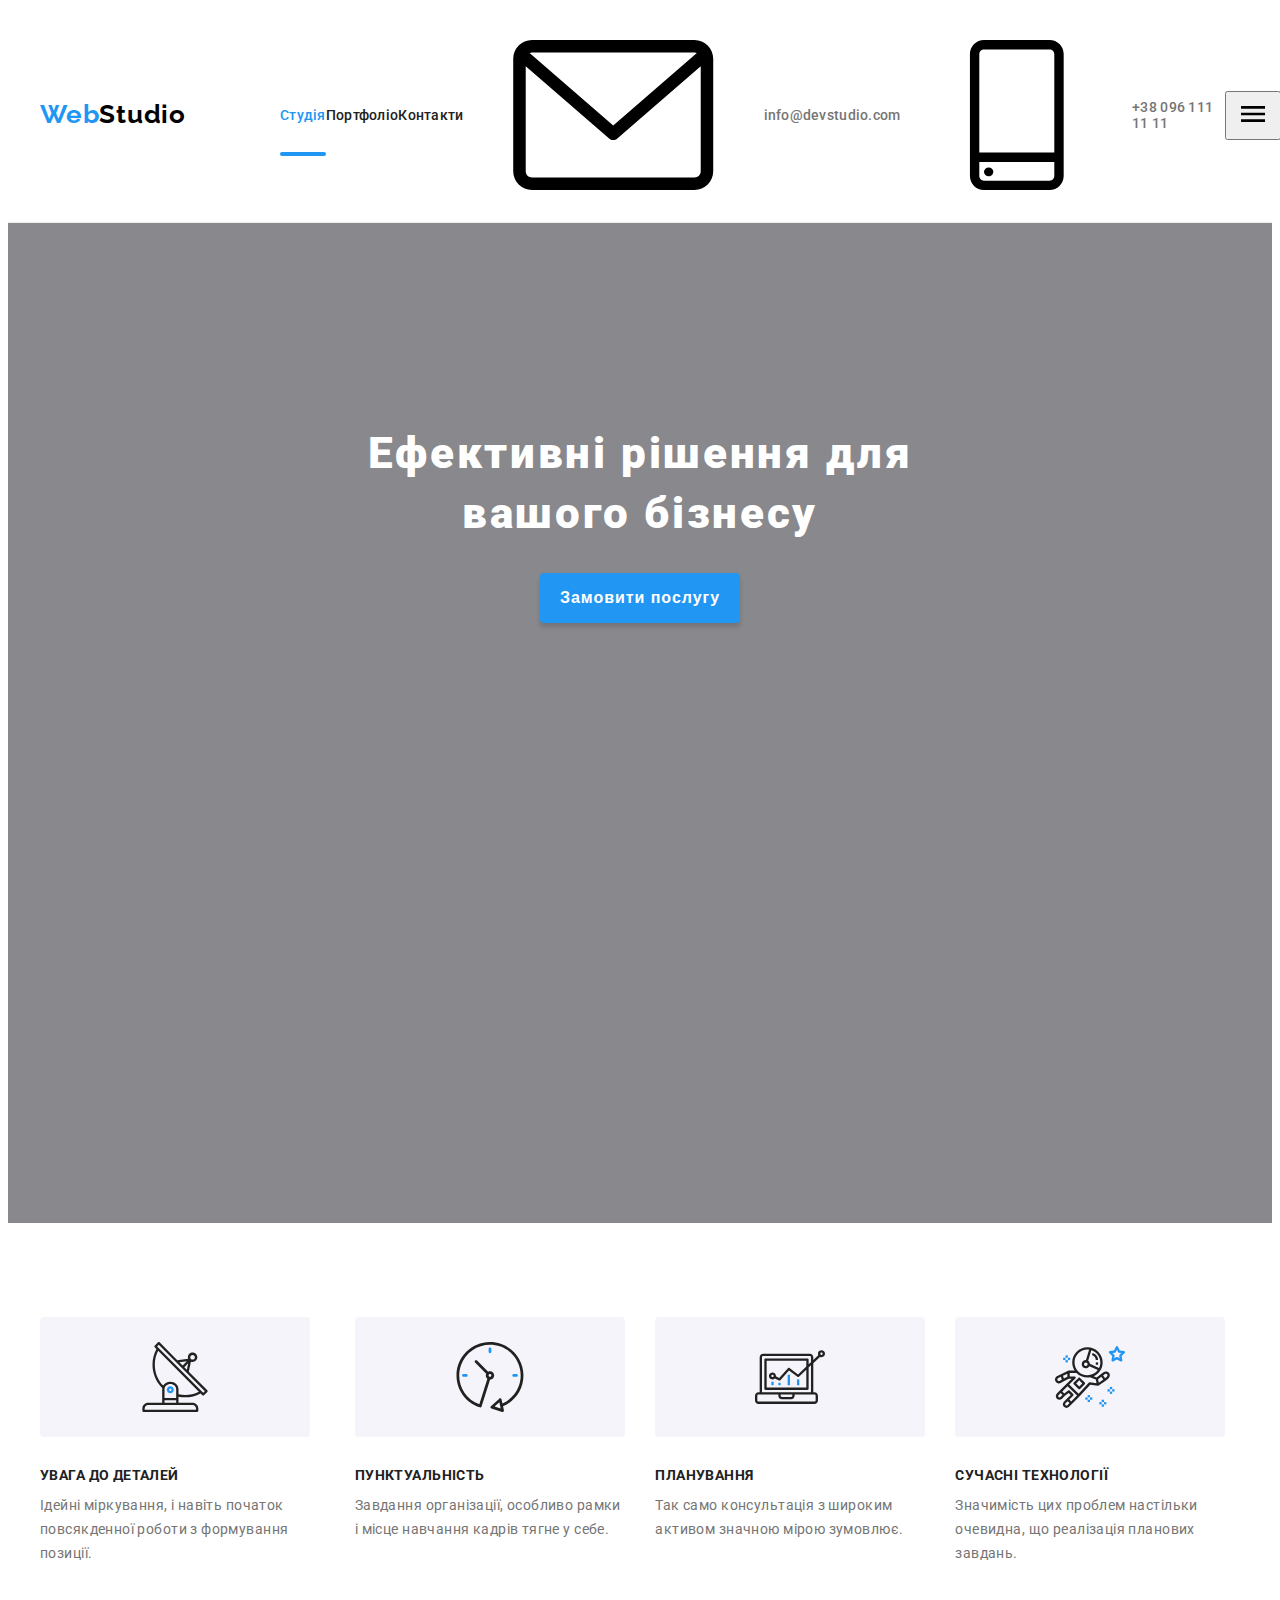
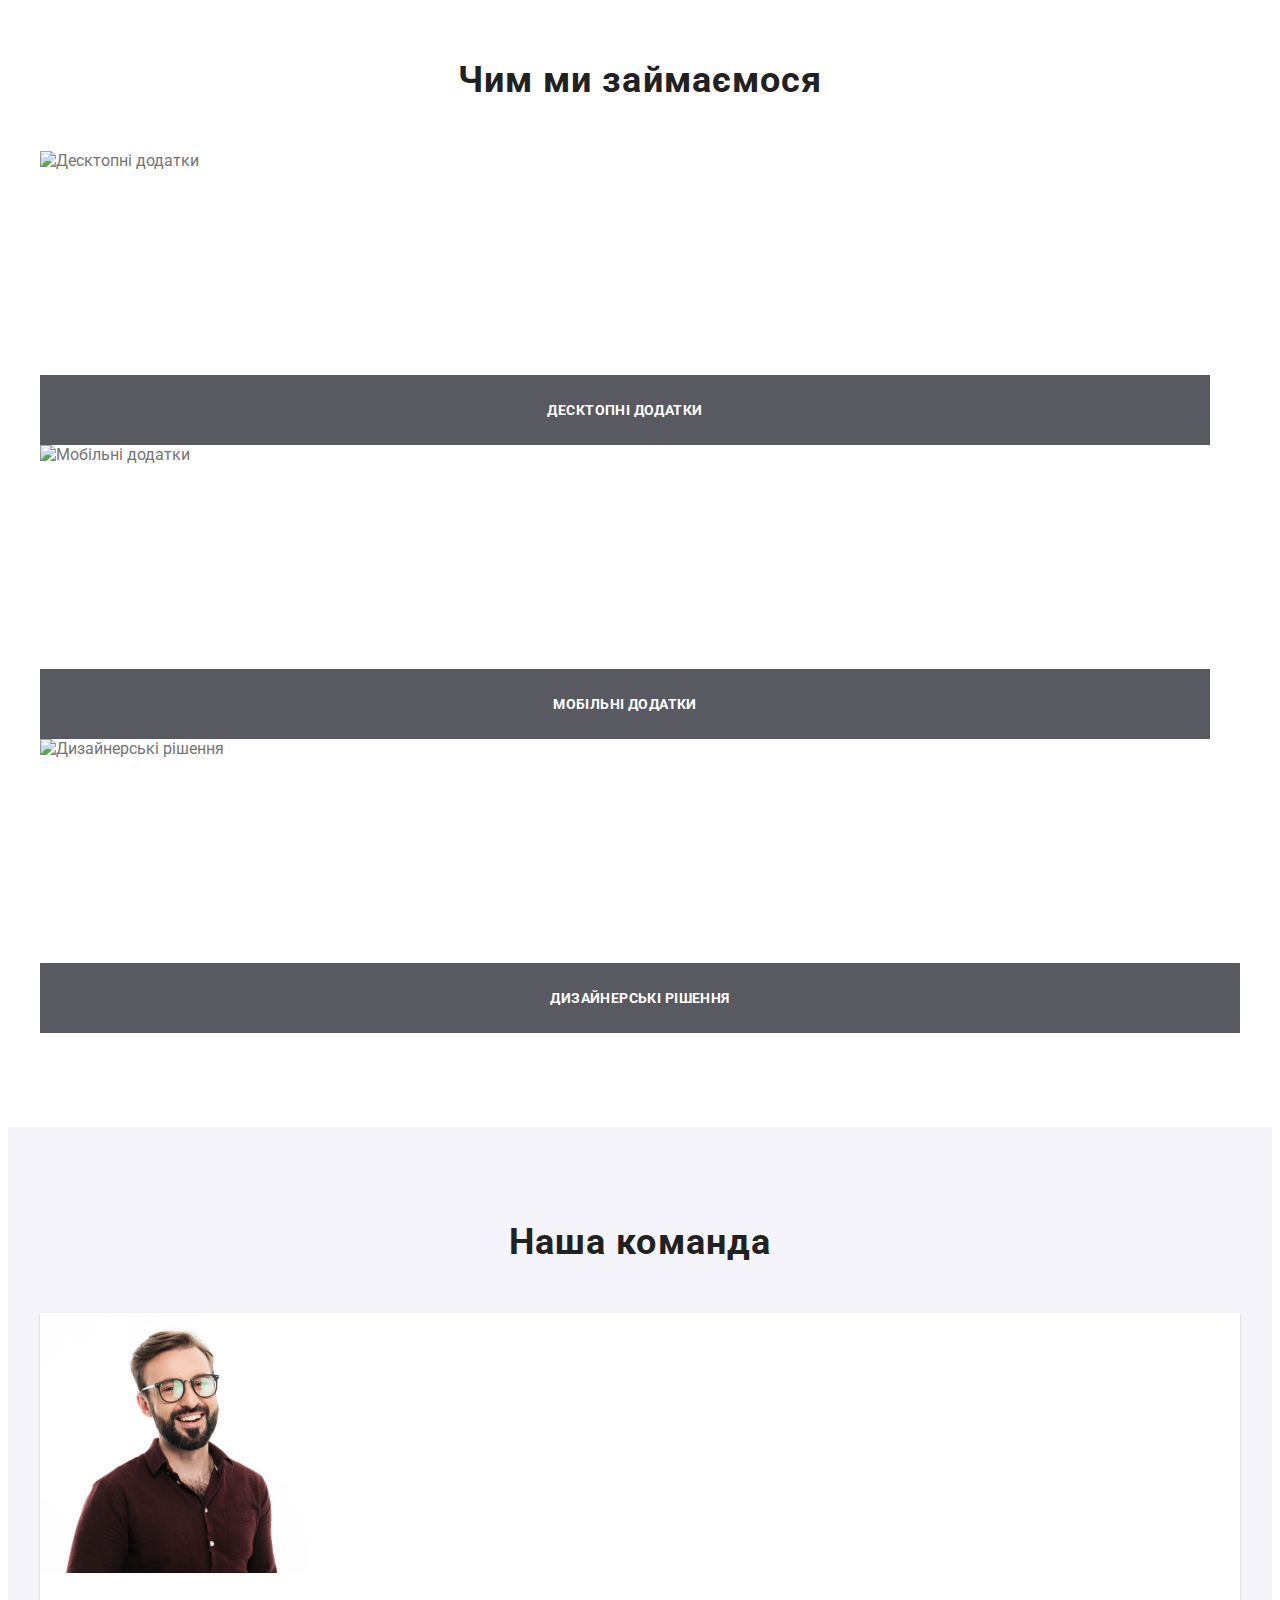
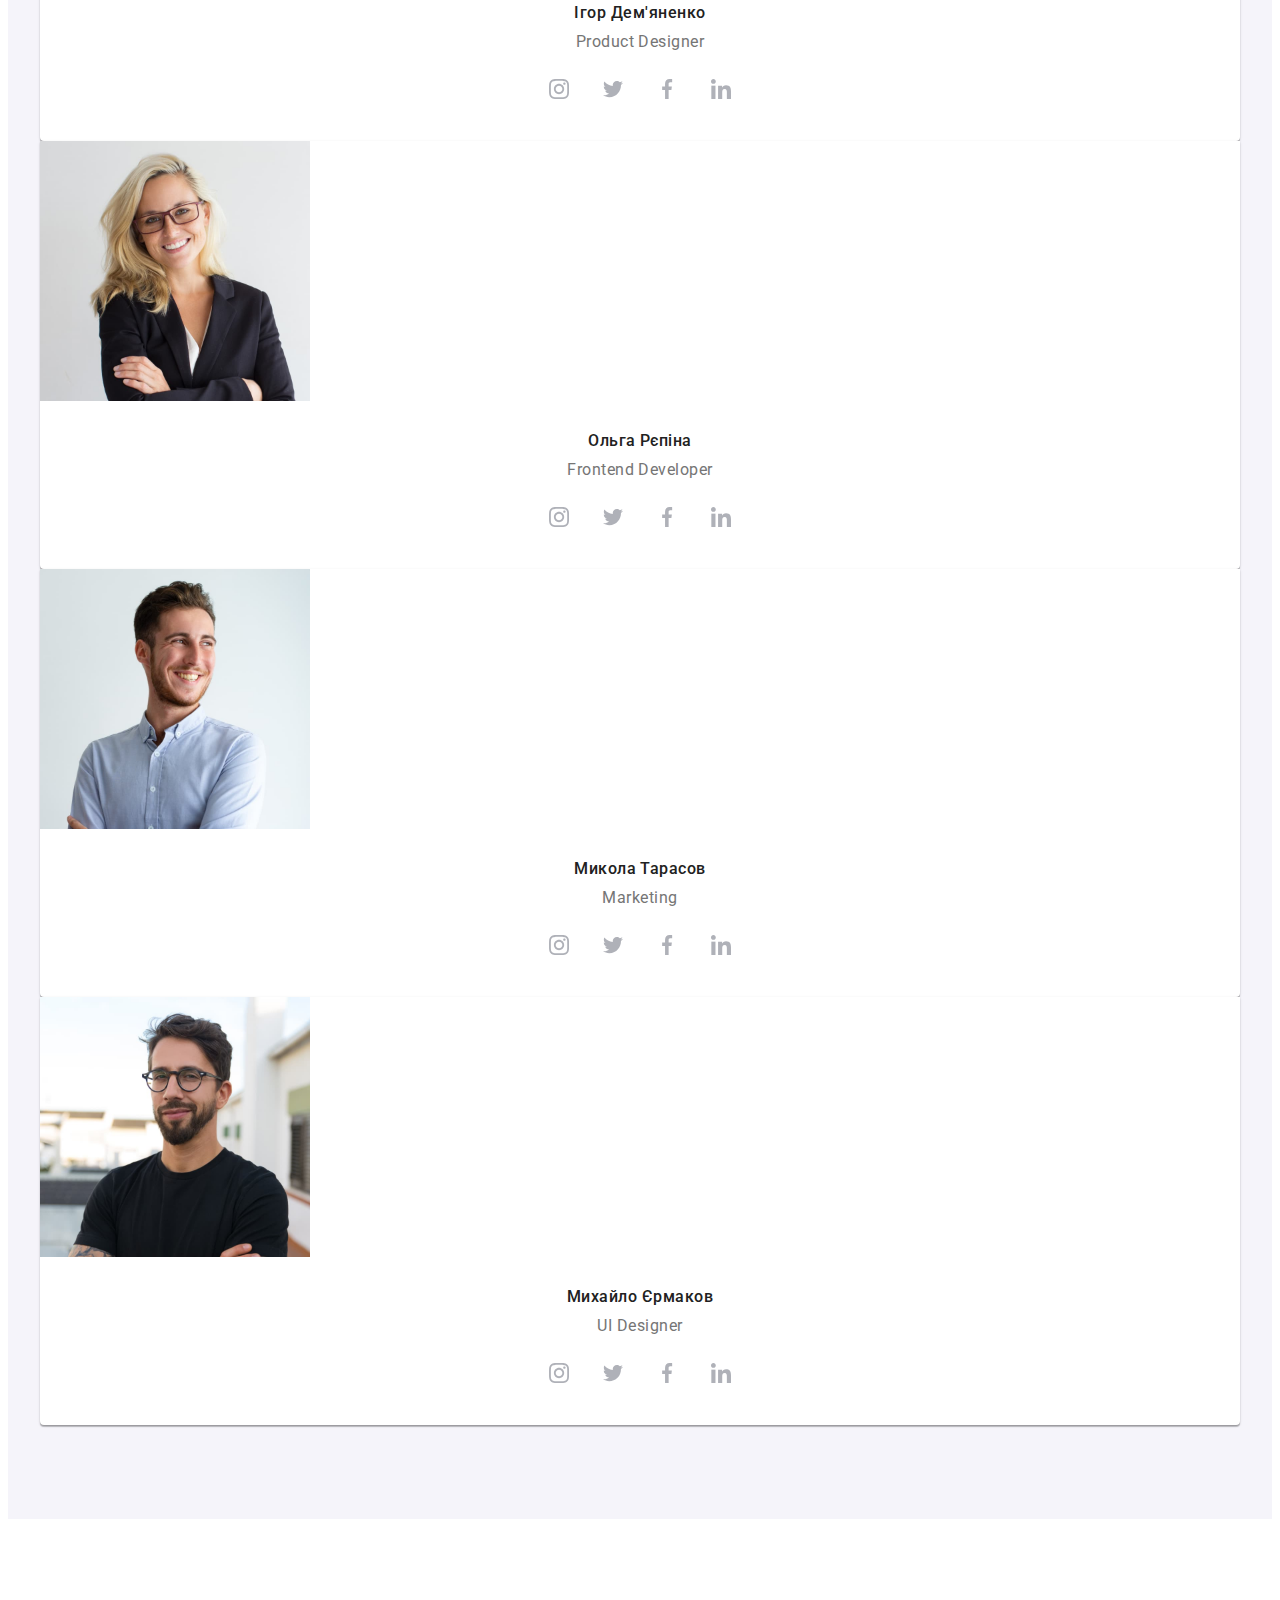
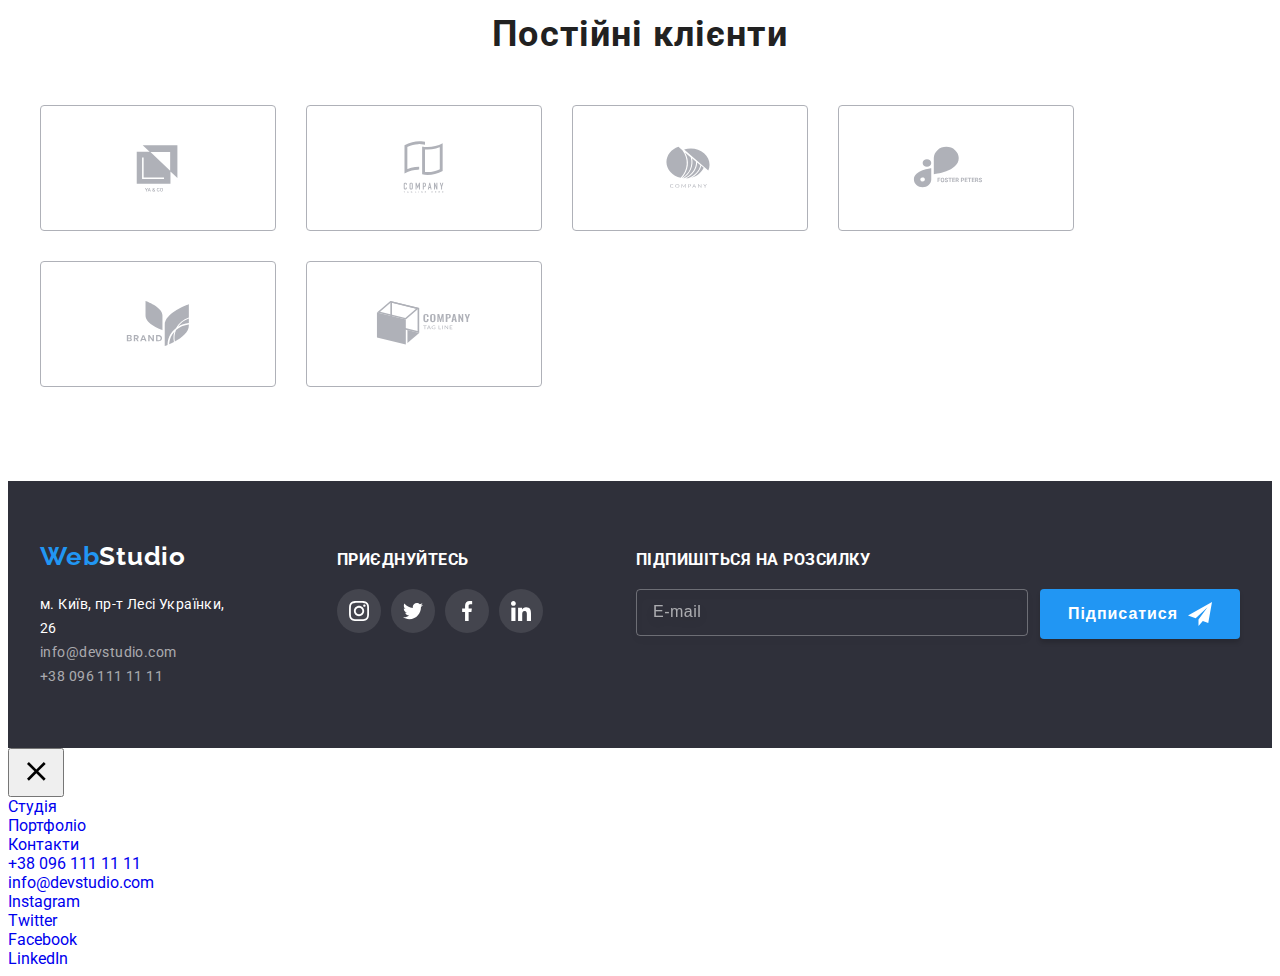
==== index.html @ eff4179f "розмітка" ====
<!DOCTYPE html>
<html lang="uk">

<head>
  <meta charset="UTF-8" />
  <meta http-equiv="X-UA-Compatible" content="IE=edge" />
  <meta name="viewport" content="width=device-width, initial-scale=1.0" />
  <title>Веб студія</title>
  <link rel="preconnect" href="https://fonts.googleapis.com" />
  <link rel="preconnect" href="https://fonts.gstatic.com" crossorigin />
  <link href="https://fonts.googleapis.com/css2?family=Raleway:wght@700&family=Roboto:wght@400;500;700;900&display=swap"
    rel="stylesheet" />
  <link rel="stylesheet" href="https://cdnjs.cloudflare.com/ajax/libs/modern-normalize/1.1.0/modern-normalize.min.css"
    integrity="sha512-wpPYUAdjBVSE4KJnH1VR1HeZfpl1ub8YT/NKx4PuQ5NmX2tKuGu6U/JRp5y+Y8XG2tV+wKQpNHVUX03MfMFn9Q=="
    crossorigin="anonymous" referrerpolicy="no-referrer" />
  <link rel="stylesheet" href="./css/main.min.css" />
</head>

<body>
  <!-- Шапка сторінки -->
  <header class="header">
    <div class="container header__container">
      <nav class="nav">
        <a class="logo header__logo" lang="en" href="./index.html">Web<span
            class="logo__right-part logo__right-part--dark">Studio</span>
        </a>
        <ul class="nav__list">
          <li>
            <a class="nav__link nav__link--current" href="./index.html">Студія</a>
          </li>
          <li>
            <a class="nav__link" href="./portfolio.html">Портфоліо</a>
          </li>
          <li>
            <a class="nav__link" href="#">Контакти</a>
          </li>
        </ul>
      </nav>
      <ul class="contacts contacts__list">
        <li>
          <a class="contacts__link" lang="en" href="mailto:info@devstudio.com">
            <svg class="contacts__icon-envelope">
              <use class="contacts__icon-link" href="./images/icons/sprite.svg#icon-envelope"></use>
            </svg>
            info@devstudio.com
          </a>
        </li>
        <li>
          <a class="contacts__link" href="tel:+380961111111">
            <svg class="contacts__icon-smartphone">
              <use class="contacts__icon-link" href="./images/icons/sprite.svg#icon-smartphone"></use>
            </svg>
            +38 096 111 11 11
          </a>
        </li>
      </ul>
      <button class="header__menu-btn js-open-menu" type="button">
        <svg class="header__icon" width="40" height="40">
          <use href="./images/icons/sprite.svg#icon-menu"></use>
        </svg>
      </button>
    </div>
  </header>
  <!-- Унікальний контент сторінки -->
  <main>
    <!-- Герой -->
    <section class="hero hero-section">
      <div class="container">
        <h1 class="hero__title">Ефективні рішення для вашого бізнесу</h1>
        <button class="btn" type="button" data-modal-open>Замовити послугу</button>
      </div>
    </section>
    <!-- Особливості -->
    <section class="section">
      <div class="container">
        <h2 class="visually-hidden">Особливості</h2>
        <ul class="features features__list">
          <li class="features__item">
            <div class="features__icon">
              <svg width="70" height="70">
                <use href="./images/icons/sprite.svg#icon-antenna"></use>
              </svg>
            </div>
            <h3 class="features__title">УВАГА ДО ДЕТАЛЕЙ</h3>
            <p class="features__descr">
              Ідейні міркування, і навіть початок повсякденної роботи з формування позиції.
            </p>
          </li>
          <li class="features__item">
            <div class="features__icon">
              <svg width="70" height="70">
                <use href="./images/icons/sprite.svg#icon-clock"></use>
              </svg>
            </div>
            <h3 class="features__title">ПУНКТУАЛЬНІСТЬ</h3>
            <p class="features__descr">
              Завдання організації, особливо рамки і місце навчання кадрів тягне у себе.
            </p>
          </li>
          <li class="features__item">
            <div class="features__icon">
              <svg width="70" height="70">
                <use href="./images/icons/sprite.svg#icon-diagram"></use>
              </svg>
            </div>
            <h3 class="features__title">ПЛАНУВАННЯ</h3>
            <p class="features__descr">
              Так само консультація з широким активом значною мірою зумовлює.
            </p>
          </li>
          <li class="features__item">
            <div class="features__icon">
              <svg width="70" height="70">
                <use href="./images/icons/sprite.svg#icon-astronaut"></use>
              </svg>
            </div>
            <h3 class="features__title">СУЧАСНІ ТЕХНОЛОГІЇ</h3>
            <p class="features__descr">
              Значимість цих проблем настільки очевидна, що реалізація планових завдань.
            </p>
          </li>
        </ul>
      </div>
    </section>
    <!-- Чим ми займаємося -->
    <section class="work works__section section">
      <div class="container">
        <h2 class="section-title">Чим ми займаємося</h2>
        <ul class="works__list">
          <li class="works__item">
            <div class="works__example">
              <img src="./images/box.jpg" alt="Десктопні додатки" width="370" height="294" />
              <h3 class="works__title">Десктопні додатки</h3>
            </div>
          </li>
          <li class="works__item">
            <div class="works__example">
              <img src="./images/box1.jpg" alt="Мобільні додатки" width="370" height="294" />
              <h3 class="works__title">Мобільні додатки</h3>
            </div>
          </li>
          <li class="works__item">
            <div class="works__example">
              <img src="./images/box2.jpg" alt="Дизайнерські рішення" width="370" height="294" />
              <h3 class="works__title">Дизайнерські рішення</h3>
            </div>
          </li>
        </ul>
      </div>
    </section>
    <!-- Наша команда -->
    <section class="team__section section">
      <div class="container">
        <h2 class="section-title">Наша команда</h2>
        <ul class="team__list">
          <li class="team__item">
            <img src="images/teamcard1.jpg" alt="Хлопець шатен в окулярах який посміхається" width="270" height="260" />

            <!-- <img srcset="photo-300.jpg 300w, photo-600.jpg 600w, photo-1200.jpg 1200w"
              sizes="(min-width: 900px) 600px, (min-width: 600px) 300px, 100vw" src="photo-300.jpg"
              alt="Хлопець шатен в окулярах який посміхається" /> -->

            <div class="team__content">
              <h3 class="team__name">Ігор Дем'яненко</h3>
              <p class="team__position" lang="en">Product Designer</p>
              <ul class="socials socials__list">
                <li>
                  <a class="socials__link socials__link--light" href="#">
                    <svg class="socials__icon" width="20" height="20">
                      <use href="./images/icons/sprite.svg#icon-instagram"></use>
                    </svg>
                  </a>
                </li>
                <li>
                  <a class="socials__link socials__link--light" href="#">
                    <svg class="socials__icon" width="20" height="20">
                      <use href="./images/icons/sprite.svg#icon-twitter"></use>
                    </svg>
                  </a>
                </li>
                <li>
                  <a class="socials__link socials__link--light" href="#">
                    <svg class="socials__icon" width="20" height="20">
                      <use href="./images/icons/sprite.svg#icon-facebook"></use>
                    </svg>
                  </a>
                </li>
                <li>
                  <a class="socials__link socials__link--light" href="#">
                    <svg class="socials__icon" width="20" height="20">
                      <use href="./images/icons/sprite.svg#icon-linkedin"></use>
                    </svg>
                  </a>
                </li>
              </ul>
            </div>
          </li>
          <li class="team__item">
            <img src="./images/teamcard2.jpg" alt="Дівчина блондинка в окулярах яка посміхається" width="270"
              height="260" />

            <!-- <img srcset="photo-300.jpg 300w, photo-600.jpg 600w, photo-1200.jpg 1200w"
              sizes="(min-width: 900px) 600px, (min-width: 600px) 300px, 100vw" src="photo-300.jpg"
              alt="Опис зображення для всіх версій" /> -->


            <div class="team__content">
              <h3 class="team__name">Ольга Рєпіна</h3>
              <p class="team__position" lang="en">Frontend Developer</p>
              <ul class="socials socials__list">
                <li>
                  <a class="socials__link socials__link--light" href="#">
                    <svg class="socials__icon" width="20" height="20">
                      <use href="./images/icons/sprite.svg#icon-instagram"></use>
                    </svg>
                  </a>
                </li>
                <li>
                  <a class="socials__link socials__link--light" href="#">
                    <svg class="socials__icon" width="20" height="20">
                      <use href="./images/icons/sprite.svg#icon-twitter"></use>
                    </svg>
                  </a>
                </li>
                <li>
                  <a class="socials__link socials__link--light" href="#">
                    <svg class="socials__icon" width="20" height="20">
                      <use href="./images/icons/sprite.svg#icon-facebook"></use>
                    </svg>
                  </a>
                </li>
                <li>
                  <a class="socials__link socials__link--light" href="#">
                    <svg class="socials__icon" width="20" height="20">
                      <use href="./images/icons/sprite.svg#icon-linkedin"></use>
                    </svg>
                  </a>
                </li>
              </ul>
            </div>
          </li>
          <li class="team__item">
            <img src="./images/teamcard3.jpg" alt="Рудий хлопець який посміхається" width="270" height="260" />
            <div class="team__content">
              <h3 class="team__name">Микола Тарасов</h3>
              <p class="team__position" lang="en">Marketing</p>
              <ul class="socials socials__list">
                <li>
                  <a class="socials__link socials__link--light" href="#">
                    <svg class="socials__icon" width="20" height="20">
                      <use href="./images/icons/sprite.svg#icon-instagram"></use>
                    </svg>
                  </a>
                </li>
                <li>
                  <a class="socials__link socials__link--light" href="#">
                    <svg class="socials__icon" width="20" height="20">
                      <use href="./images/icons/sprite.svg#icon-twitter"></use>
                    </svg>
                  </a>
                </li>
                <li>
                  <a class="socials__link socials__link--light" href="#">
                    <svg class="socials__icon" width="20" height="20">
                      <use href="./images/icons/sprite.svg#icon-facebook"></use>
                    </svg>
                  </a>
                </li>
                <li>
                  <a class="socials__link socials__link--light" href="#">
                    <svg class="socials__icon" width="20" height="20">
                      <use href="./images/icons/sprite.svg#icon-linkedin"></use>
                    </svg>
                  </a>
                </li>
              </ul>
            </div>
          </li>
          <li class="team__item">
            <img src="./images/teamcard4.jpg" alt="Хлопець брюнет в окулярах який посміхається" width="270"
              height="260" />
            <div class="team__content">
              <h3 class="team__name">Михайло Єрмаков</h3>
              <p class="team__position" lang="en">UI Designer</p>
              <ul class="socials socials__list">
                <li>
                  <a class="socials__link socials__link--light" href="#">
                    <svg class="socials__icon" width="20" height="20">
                      <use href="./images/icons/sprite.svg#icon-instagram"></use>
                    </svg>
                  </a>
                </li>
                <li>
                  <a class="socials__link socials__link--light" href="#">
                    <svg class="socials__icon" width="20" height="20">
                      <use href="./images/icons/sprite.svg#icon-twitter"></use>
                    </svg>
                  </a>
                </li>
                <li>
                  <a class="socials__link socials__link--light" href="#">
                    <svg class="socials__icon" width="20" height="20">
                      <use href="./images/icons/sprite.svg#icon-facebook"></use>
                    </svg>
                  </a>
                </li>
                <li>
                  <a class="socials__link socials__link--light" href="#">
                    <svg class="socials__icon" width="20" height="20">
                      <use href="./images/icons/sprite.svg#icon-linkedin"></use>
                    </svg>
                  </a>
                </li>
              </ul>
            </div>
          </li>
        </ul>
      </div>
    </section>
    <!-- Постійні клієнти -->
    <section class="section">
      <div class="container">
        <h2 class="section-title">Постійні клієнти</h2>
        <ul class="clients clients__list">
          <li class="clients__item">
            <a class="clients__link" href="#">
              <svg class="clients__icon" width="106" height="60">
                <use href="./images/icons/sprite.svg#icon-Logo"></use>
              </svg>
            </a>
          </li>
          <li class="clients__item">
            <a class="clients__link" href="#">
              <svg class="clients__icon" width="106" height="60">
                <use href="./images/icons/sprite.svg#icon-Logo1"></use>
              </svg>
            </a>
          </li>
          <li class="clients__item">
            <a class="clients__link" href="#">
              <svg class="clients__icon" width="106" height="60">
                <use href="./images/icons/sprite.svg#icon-Logo2"></use>
              </svg>
            </a>
          </li>
          <li class="clients__item">
            <a class="clients__link" href="#">
              <svg class="clients__icon" width="106" height="60">
                <use href="./images/icons/sprite.svg#icon-Logo3"></use>
              </svg>
            </a>
          </li>
          <li class="clients__item">
            <a class="clients__link" href="#">
              <svg class="clients__icon" width="106" height="60">
                <use href="./images/icons/sprite.svg#icon-Logo4"></use>
              </svg>
            </a>
          </li>
          <li class="clients__item">
            <a class="clients__link" href="#">
              <svg class="clients__icon" width="106" height="60">
                <use href="./images/icons/sprite.svg#icon-Logo5"></use>
              </svg>
            </a>
          </li>
        </ul>
      </div>
    </section>
  </main>
  <!-- Підвал -->
  <footer class="footer footer-section">
    <div class="footer__container container">
      <div class="footer__content">
        <a class="logo footer__logo " lang="en" href="./index.html">Web<span
            class=" logo__right-part logo__right-part--light">Studio</span></a>
        <address class="footer__adresss address">
          <ul class="address__list">
            <li>
              <a class="address__link"
                href="https://www.google.com/maps/place/%D0%B1%D1%83%D0%BB.+%D0%9B%D0%B5%D1%81%D0%B8+%D0%A3%D0%BA%D1%80%D0%B0%D0%B8%D0%BD%D0%BA%D0%B8,+26,+%D0%9A%D0%B8%D0%B5%D0%B2,+02000/@50.4265807,30.5383858,17z/data=!3m1!4b1!4m6!3m5!1s0x40d4cf0e033ecbe9:0x57a4dffefec77da0!8m2!3d50.4265807!4d30.5383858!16s%2Fg%2F1tctq5jv"
                target="_blank" rel="noopener no-referrernofollower ">м. Київ, пр-т Лесі Українки, 26
              </a>
            </li class="address__list">
            <li>
              <a class="address__link address__link_transparent" href="mailto:info@devstudio.com">info@devstudio.com</a>
            </li class="address__list">
            <li>
              <a class="address__link address__link_transparent" href="tel:+380961111111">+38 096 111 11 11</a>
            </li>
          </ul>
        </address>
      </div>
      <!-- Приєднуйтесь -->
      <div class="subscription">
        <p class="subscription__subtitle">приєднуйтесь</p>
        <ul class="socials socials__list">
          <li>
            <a class="socials__link socials__link--dark" href="#">
              <svg class="socials__icon" width="20" height="20">
                <use href="./images/icons/sprite.svg#icon-instagram"></use>
              </svg>
            </a>
          </li>
          <li>
            <a class="socials__link socials__link--dark" href="#">
              <svg class="socials__icon" width="20" height="20">
                <use href="./images/icons/sprite.svg#icon-twitter"></use>
              </svg>
            </a>
          </li>
          <li>
            <a class="socials__link socials__link--dark" href="#">
              <svg class="socials__icon" width="20" height="20">
                <use href="./images/icons/sprite.svg#icon-facebook"></use>
              </svg>
            </a>
          </li>
          <li>
            <a class="socials__link socials__link--dark" href="#">
              <svg class="socials__icon" width="20" height="20">
                <use href="./images/icons/sprite.svg#icon-linkedin"></use>
              </svg>
            </a>
          </li>
        </ul>
      </div>
      <!-- Підписатись -->
      <div class="subscription">
        <p class="subscription__subtitle">Підпишіться на розсилку</p>
        <div class="newsletter">
          <form class="newsletter__form">
            <label for="email">
              <input class="newsletter__input" placeholder="E-mail" id="email" type="text" name="email" />
            </label>
            <button class="newsletter__btn btn" type="submit">
              Підписатися
              <svg class="btn__icon" width="24" height="24">
                <use href="./images/icons/sprite.svg#icon-send"></use>
              </svg>
            </button>
          </form>
        </div>
      </div>
    </div>
  </footer>

  <!--Модальне вікно -->
  <div class="backdrop is-hidden" data-modal>
    <div class="modal">
      <p class="modal__sudtitle">Залиште свої дані, ми вам передзвонимо</p>
      <form class="modal__form">
        <div class="modal__wrapper">
          <label class="modal__label" for="name">Ім'я</label>
          <input class="modal__input" id="name" type="text" name="name" minlength="2" maxlength="20"
            pattern="[a-zA-Zа-яА-ЯіІїЇ]+" required />
          <svg class="modal__icon" width="18" height="18">
            <use href="./images/icons/sprite.svg#icon-person"></use>
          </svg>
        </div>
        <div class="modal__wrapper">
          <label class="modal__label" for="phone">Телефон</label>
          <input class="modal__input" id="phone" type="tel" name="phone" pattern="[0-9]{3}-[0-9]{3}-[0-9]{2}-[0-9]{2}"
            title="xxx-xxx-xx-xx" minlength="10" maxlength="15" required />
          <svg class="modal__icon" width="18" height="18">
            <use href="./images/icons/sprite.svg#icon-phone"></use>
          </svg>
        </div>
        <div class="modal__wrapper">
          <label class="modal__label" for="mail">Пошта</label>
          <input class="modal__input" id="mail" type="email" name="mail" required />
          <svg class="modal__icon" width="18" height="18">
            <use href="./images/icons/sprite.svg#icon-email"></use>
          </svg>
        </div>
        <div class="modal__wrapper">
          <label class="modal__label" for="message">Коментар</label>
          <textarea class="modal__textarea" id="message" placeholder="Введіть текст" name="message"></textarea>
        </div>
        <label class="modal__label-policy" for="policy">
          <input class="modal__input-policy visually-hidden" type="checkbox" name="policy" id="policy" value="privacy"
            required />
          <svg class="modal__check-policy" width="16" height="15">
            <use class="modal__icon-policy" href="./images/icons/sprite.svg#icon-check"></use>
          </svg>
          Погоджуюся з розсилкою та приймаю
          <a class="modal__link-policy" href="#">&nbsp;Умови договору</a>
        </label>
        <button class="modal__btn btn" type="submit">Відправити</button>
      </form>
      <button class="modal__btn-close" data-modal-close>
        <svg width="18" height="18">
          <use href="./images/icons/sprite.svg#icon-close"></use>
        </svg>
      </button>
    </div>
  </div>
  <!-- Мобільне меню -->
  <div class="mobile-menu js-menu-container" id="mobile-menu">
    <button class="mobile-menu__btn-close js-close-menu">
      <svg width="40" height="40">
        <use href="./images/icons/sprite.svg#icon-menu-close"></use>
      </svg>
    </button>
    <nav class="mobile-menu__nav  nav nav__menu">
      <ul class="nav-menu__list">
        <li>
          <a class="nav-menu__link nav-menu__link--current" href="./index.html" class="link">Студія</a>
        </li>
        <li>
          <a class="nav-menu__link" href="./portfolio.html" class="link">Портфоліо</a>
        </li>
        <li>
          <a class="nav-menu__link" href="#" class="link">Контакти</a>
        </li>
      </ul>
    </nav>
    <div class="mobile-menu__content">
      <ul class="mobile-menu__list">
        <li>
          <a class="mobile-menu__link mobile-menu__link-phone" href="tel:+380961111111">
            +38 096 111 11 11
          </a>
        </li>
        <li>
          <a class="mobile-menu__link mobile-menu__link-mail" lang="en" href="mailto:info@devstudio.com">
            info@devstudio.com
          </a>
        </li>
      </ul>
      <div class="mobile-menu__socials">
        <ul class="mobile-menu__socials-list">
          <li class="mobile-menu__socials-item">
            <a class="mobile-menu__socials-link" href="#">Instagram</a>
          </li>
          <li class="mobile-menu__socials-item">
            <a class="mobile-menu__socials-link" href="#">Twitter</a>
          </li>
          <li class="mobile-menu__socials-item">
            <a class="mobile-menu__socials-link" href="#">Facebook</a>
          </li>
          <li class="mobile-menu__socials-item">
            <a class="mobile-menu__socials-link" href="#">LinkedIn</a>
          </li>
        </ul>
      </div>
    </div>

  </div>

  <script defer src="https://cdnjs.cloudflare.com/ajax/libs/body-scroll-lock/3.1.5/bodyScrollLock.min.js"
    integrity="sha512-HowizSDbQl7UPEAsPnvJHlQsnBmU2YMrv7KkTBulTLEGz9chfBoWYyZJL+MUO6p/yBuuMO/8jI7O29YRZ2uBlA=="
    crossorigin="anonymous"></script>
  <script defer src="./js/mobile-menu.js"></script>
  <script src="./js/modal.js"></script>
</body>

</html>
---- css/main.min.css ----
:root{--primary-light-text-color: #757575;--secondary-ligh-text-color: #ffffff;--primary-dark-text-color: #000000;--title-text-color: #212121;--accent-color: #2196f3;--primary-light-bg-color: #ffffff;--secondary-light-bg-color: #f5f4fa;--primary-dark-bg-color: #2f303a;--primary-btn--box-shadow-color: 0px 4px 4px rgba(0, 0, 0, 0.15);--secondary-btn--box-shadow-color: 0px 3px 1px rgba(0, 0, 0, 0.1), 0px 1px 2px rgba(0, 0, 0, 0.08), 0px 2px 2px rgba(0, 0, 0, 0.12);--primary-box-shadow-color: 0px 1px 3px rgba(0, 0, 0, 0.12), 0px 1px 1px rgba(0, 0, 0, 0.14), 0px 2px 1px rgba(0, 0, 0, 0.2);--secondary-box-shadow-color: 0px 1px 1px rgba(0, 0, 0, 0.12), 0px 4px 4px rgba(0, 0, 0, 0.06), 1px 4px 6px rgba(0, 0, 0, 0.16);--primary-border-color: #ececec;--secondary-border-color: #eeeeee;--bg-btn-color: #188ce8;--primary-icon-color: #afb1b8;--timing-function: cubic-bezier(0.4, 0, 0.2, 1);--rgba-text-color: rgba(255, 255, 255, 0.6)}.visually-hidden{position:absolute;width:1px;height:1px;margin:-1px;padding:0;overflow:hidden;border:0;clip:rect(0 0 0 0)}h1,h2,h3,p{margin:0}ul{list-style:none;margin:0;padding:0}a{text-decoration:none}body{background-color:var(--primary-light-bg-color);color:var(--primary-light-text-color);font-family:Roboto,sans-serif}img{display:block}.container{width:1200px;padding:0 15px;margin:0 auto}.section{padding:94px 0}.btn{min-width:200px;height:50px;display:flex;justify-content:center;align-items:center;padding:10px;margin:0 auto;color:var(--secondary-ligh-text-color);background-color:var(--accent-color);font-weight:700;font-size:16px;line-height:1.875;letter-spacing:.06em;text-align:center;border:none;border-radius:4px;box-shadow:var(--primary-btn--box-shadow-color);cursor:pointer;transition:background-color 250ms var(--timing-function)}.btn:hover,.btn:focus{background-color:var(--bg-btn-color)}.btn__icon{fill:var(--secondary-ligh-text-color);margin-left:10px}.socials__list{display:flex;justify-content:center;align-items:center;gap:10px}.socials__link{display:flex;justify-content:center;align-items:center;width:44px;height:44px;border-radius:50%;transition:background-color 250ms var(--timing-function)}.socials__link:hover,.socials__link:focus{background-color:var(--accent-color)}.socials__icon{transition:fill 250ms var(--timing-function)}.socials__link:hover .socials__icon,.socials__link:focus .socials__icon{fill:var(--secondary-ligh-text-color)}.socials__link--light{background-color:var(--primary-light-bg-color);fill:var(--primary-icon-color);transition:background-color 250ms var(--timing-function)}.socials__link--dark{background-color:rgba(255,255,255,.1);fill:var(--secondary-ligh-text-color);transition:background-color 250ms var(--timing-function)}.section-title{color:var(--title-text-color);font-size:36px;line-height:1.1666666667;letter-spacing:.03em;text-align:center;margin-bottom:50px}.logo{color:var(--accent-color);font-family:Raleway,sans-serif;font-weight:700;font-size:26px;letter-spacing:.03em;line-height:1.1923076923}.logo__right-part--dark{color:var(--primary-dark-text-color)}.logo__right-part--light{color:var(--secondary-ligh-text-color)}.backdrop{position:fixed;top:0;left:0;width:100%;height:100%;background-color:rgba(0,0,0,.2);opacity:1;transition:opacity 250ms var(--timing-function),visibility 250ms var(--timing-function)}.backdrop.is-hidden{opacity:0;pointer-events:none;visibility:hidden}.modal{position:absolute;padding:40px;top:50%;left:50%;transform:translate(-50%, -50%) scale(1);transition:transform 250ms var(--timing-function);min-width:528px;min-height:581px;background-color:var(--primary-light-bg-color);box-shadow:0px 1px 3px rgba(0,0,0,.12),0px 1px 1px rgba(0,0,0,.14),0px 2px 1px rgba(0,0,0,.2);border-radius:4px}.backdrop.is-hidden .modal{transform:translate(-50%, -50%) scale(0.6)}.modal__sudtitle{color:var(--title-text-color);font-weight:700;font-size:20px;line-height:1.15;text-align:center;letter-spacing:.03em;margin-bottom:12px}.modal__form{display:flex;flex-direction:column}.modal__wrapper{position:relative;display:block}.modal__label{display:block;font-size:12px;line-height:1.1666666667;letter-spacing:.01em;margin-bottom:4px}.modal__input{width:100%;height:40px;border:1px solid rgba(33,33,33,.2);border-radius:4px;padding-left:42px;margin-bottom:10px;transition:border-color 250ms var(--timing-function)}.modal__input:focus{border-color:var(--accent-color);outline:none}.modal__input:focus,.modal__textarea:focus{border-color:var(--accent-color);outline:none}.modal__icon{position:absolute;display:flex;top:50%;left:12px;transform:translateY(-40%);width:18px;height:18px;fill:var(--title-text-color);pointer-events:none;transition:fill 250ms var(--timing-function)}.modal__input:focus+.modal__icon{fill:var(--accent-color)}.modal__textarea{resize:none;width:100%;height:120px;border:1px solid rgba(33,33,33,.2);border-radius:4px;outline:none;padding:12px 16px;margin-bottom:20px;transition:border-color 250ms var(--accent-color)}.modal__textarea:focus{border-color:var(--accent-color);outline:none}.modal__textarea::placeholder{color:rgba(117,117,117,.5);font-size:12px;line-height:1.1666666667;letter-spacing:.01em}.modal__label-policy{font-size:14px;line-height:1.7142857143;letter-spacing:.03em;display:flex;align-items:center;justify-content:center;margin-bottom:30px;user-select:none}.modal__link-policy{color:var(--accent-color)}.modal__check-policy{margin-right:7px;border-radius:2px;border:2px solid var(--title-text-color);cursor:pointer}.modal__input-policy:checked+.modal__check-policy{background-color:var(--accent-color);border-color:var(--accent-color)}.modal__input-policy:focus-visible+.modal__check-policy{outline:2px solid var(--title-text-color)}.modal__icon-policy{width:11px;height:8px;fill:var(--secondary-ligh-text-color);display:none}.modal__input-policy:checked+.modal__check-policy .modal__icon-policy{display:block}.modal__btn-close{display:flex;align-items:center;position:absolute;top:8px;right:8px;width:30px;height:30px;background-color:var(--primary-light-bg-color);border:1px solid rgba(0,0,0,.1);border-radius:50%;cursor:pointer;transition:fill 250ms var(--timing-function)}.modal__btn-close:hover,.modal__btn-close:focus{fill:var(--accent-color)}.header{border-bottom:1px solid var(--primary-border-color)}.header__container{display:flex;align-items:center}.header__logo{display:flex;padding:24px 0 25px 0;margin-right:94px}.nav{display:flex}.nav__list{display:flex;align-items:center}.nav__item:not(:last-child){margin-right:50px}.nav__link,.contacts__link{padding:32px 0;display:flex}.nav__link{color:var(--title-text-color);font-size:14px;font-weight:500;line-height:1.1428571429;letter-spacing:.02em;position:relative;transition:color 250ms var(--timing-function)}.nav__link:hover,.nav__link:focus{color:var(--accent-color)}.nav__link::after{content:"";width:100%;height:4px;border-radius:2px;background-color:rgba(0,0,0,0);position:absolute;left:0;bottom:-1px;transition:background-color 250ms var(--timing-function)}.nav__link:hover::after,.nav__link:focus::after{content:"";width:100%;height:4px;border-radius:2px;background-color:#2196f3;position:absolute;left:0;bottom:-1px}.nav__link--current{color:var(--accent-color)}.nav__link--current::after{content:"";width:100%;height:4px;border-radius:2px;background-color:var(--accent-color);position:absolute;left:0;bottom:-1px}.contacts__list{display:flex;align-items:center;margin-left:auto}.contacts__item:not(:last-child){margin-right:50px}.contacts__link{color:var(--primary-light-text-color);font-size:14px;font-weight:500;line-height:1.1428571429;letter-spacing:.02em;align-items:center;transition:color 250ms var(--timing-function)}.contacts__link:hover,.contacts__link:focus{color:var(--accent-color)}.contacts__icon{fill:var(--primary-light-text-color);margin-right:10px}.contacts__icon-link{transition:fill 250ms var(--timing-function)}.contacts__link:hover .contacts__icon-link,.contacts__link:focus .contacts__icon-link{fill:currentColor}.hero{background-color:#c4c4c4;padding:200px 0;max-width:1600px;height:600px;margin-left:auto;margin-right:auto;background-image:linear-gradient(rgba(47, 48, 58, 0.4), rgba(47, 48, 58, 0.4)),url(../images/hero.jpg);background-repeat:no-repeat;background-position:center;background-size:cover}.hero__title{color:var(--secondary-ligh-text-color);font-weight:900;font-size:44px;line-height:1.3636363636;letter-spacing:.06em;text-align:center;max-width:696px;margin:0 auto 30px}.hero__btn{padding:10px 32px}.features{display:flex;gap:30px}.features__item{column-gap:calc((100% - 90px)/4)}.features__icon{display:flex;align-items:center;justify-content:center;width:270px;height:120px;background-color:var(--secondary-light-bg-color);border-radius:4px;align-items:center;margin-bottom:30px}.features__title{color:var(--title-text-color);font-size:14px;letter-spacing:.03em;line-height:1.1428571429;margin-bottom:10px}.features__descr{font-size:14px;letter-spacing:.03em;line-height:1.7142857143;margin-bottom:0}.works__section{padding-top:0}.works{display:flex}.works__item:not(:last-child){margin-right:30px}.works__example{position:relative;display:flex}.works__title{position:absolute;display:flex;justify-content:center;align-items:center;width:100%;height:70px;bottom:0;background:rgba(47,48,58,.8);color:var(--secondary-ligh-text-color);font-size:14px;line-height:1.1428571429;text-align:center;letter-spacing:.03em;text-transform:uppercase}.team__section{background-color:var(--secondary-light-bg-color)}.team{display:flex;flex-wrap:wrap;gap:30px}.team__item{background:var(--primary-light-bg-color);box-shadow:var(--primary-box-shadow-color);border-radius:0px 0px 4px 4px;flex-basis:calc((100% - 90px)/4)}.team__content{padding:30px 32px}.team__name{color:var(--title-text-color);font-weight:500;font-size:16px;line-height:1.1875;letter-spacing:.03em;text-align:center;margin-bottom:10px}.team__position{letter-spacing:.03em;line-height:1.1875;text-align:center;margin-bottom:16px}.clients{display:flex;flex-wrap:wrap;gap:30px}.client__item{flex-basis:calc((100% - 150px)/6)}.clients__link{display:flex;justify-content:center;align-items:center;width:170px;height:92px;padding:16px 32px;background-color:rgba(0,0,0,0);border:1px solid var(--primary-icon-color);outline:rgba(0,0,0,0);border-radius:4px;fill:var(--primary-icon-color);transition:border-color 250ms var(--timing-function)}.clients__link:hover,.clients__link:focus{border-color:var(--accent-color)}.clients__icon{transition:fill 250ms var(--timing-function)}.clients__link:hover .clients__icon,.clients__link:focus .clients__icon{fill:var(--accent-color)}.filter__list{display:flex;column-gap:8px;margin-bottom:50px;justify-content:center}.filter__btn{background-color:var(--secondary-light-bg-color);color:var(--title-text-color);font-size:16px;font-weight:500;line-height:1.625;letter-spacing:.03em;text-align:center;cursor:pointer;border:none;border-radius:4px;outline:rgba(0,0,0,0);min-width:73px;padding:6px 22px;transition:background-color 250ms var(--timing-function),color 250ms var(--timing-function),box-shadow 250ms var(--timing-function)}.filter__btn:focus,.filter__btn:hover{background-color:var(--accent-color);color:var(--secondary-ligh-text-color);box-shadow:var(--secondary-btn--box-shadow-color)}.filter__btn_curent{background-color:var(--accent-color)}.projects__list{display:flex;flex-wrap:wrap;gap:30px}.projects__item{flex-basis:calc((100% - 60px)/3)}.projects__link{display:block;transition:box-shadow 250ms var(--timing-function)}.projects__link:hover,.projects__link:focus{box-shadow:var(--secondary-box-shadow-color);outline:rgba(0,0,0,0)}.overlay{width:100%;height:100%;position:absolute;left:0;top:0;background-color:rgba(33,150,243,.9);transform:translateY(100%);transition:transform 250ms var(--timing-function)}.projects__link:hover .overlay,.projects__link:focus .overlay{transform:translateY(0)}.overlay-wrapper{position:relative;overflow:hidden}.projects__descr{color:var(--secondary-ligh-text-color);font-size:18px;line-height:1.5555555556;letter-spacing:.03em;font-weight:400;display:flex;padding:63px 24px}.projects__content{background-color:var(--primary-light-bg-color);border-left:1px solid var(--secondary-border-color);border-right:1px solid var(--secondary-border-color);border-bottom:1px solid var(--secondary-border-color);padding:20px 24px}.projects__title{color:var(--title-text-color);font-size:18px;line-height:2;letter-spacing:.06em;margin-bottom:4px}.projects__type{letter-spacing:.03em;line-height:1.875;color:var(--primary-light-text-color)}.footer{background-color:var(--primary-dark-bg-color);padding:60px 0}.footer__container{display:flex;align-items:baseline;gap:93px}.footer__content{display:block}.footer__logo{display:block;margin-bottom:20px}.address__item:not(:last-child){margin-bottom:9px}.address__link{font-style:normal;font-size:14px;letter-spacing:.03em;line-height:1.7142857143;color:var(--secondary-ligh-text-color);transition:color 250ms var(--timing-function)}.address__link:hover,.address__link:focus{color:var(--accent-color)}.address__link_transparent{font-style:normal;font-size:14px;color:var(--rgba-text-color)}.subscription{display:block}.subscription__subtitle{color:var(--secondary-ligh-text-color);font-weight:700;line-height:1.1428571429;letter-spacing:.03em;text-transform:uppercase;margin-bottom:20px}.newsletter{display:flex}.newsletter__form{display:flex;width:100%;height:50px;gap:12px}.newsletter__input{background-color:rgba(0,0,0,0);color:var(--secondary-ligh-text-color);border:1px solid rgba(255,255,255,.3);filter:drop-shadow(0px 4px 4px rgba(0, 0, 0, 0.15));border-radius:4px;outline:none;width:358px;padding:15px 16px;transition:border-color 250ms var(--timing-function)}.newsletter__input:focus{border-color:var(--accent-color)}.newsletter__input::placeholder{color:var(--rgba-text-color);font-size:16px;line-height:1.25;letter-spacing:.03em}/*# sourceMappingURL=main.min.css.map */
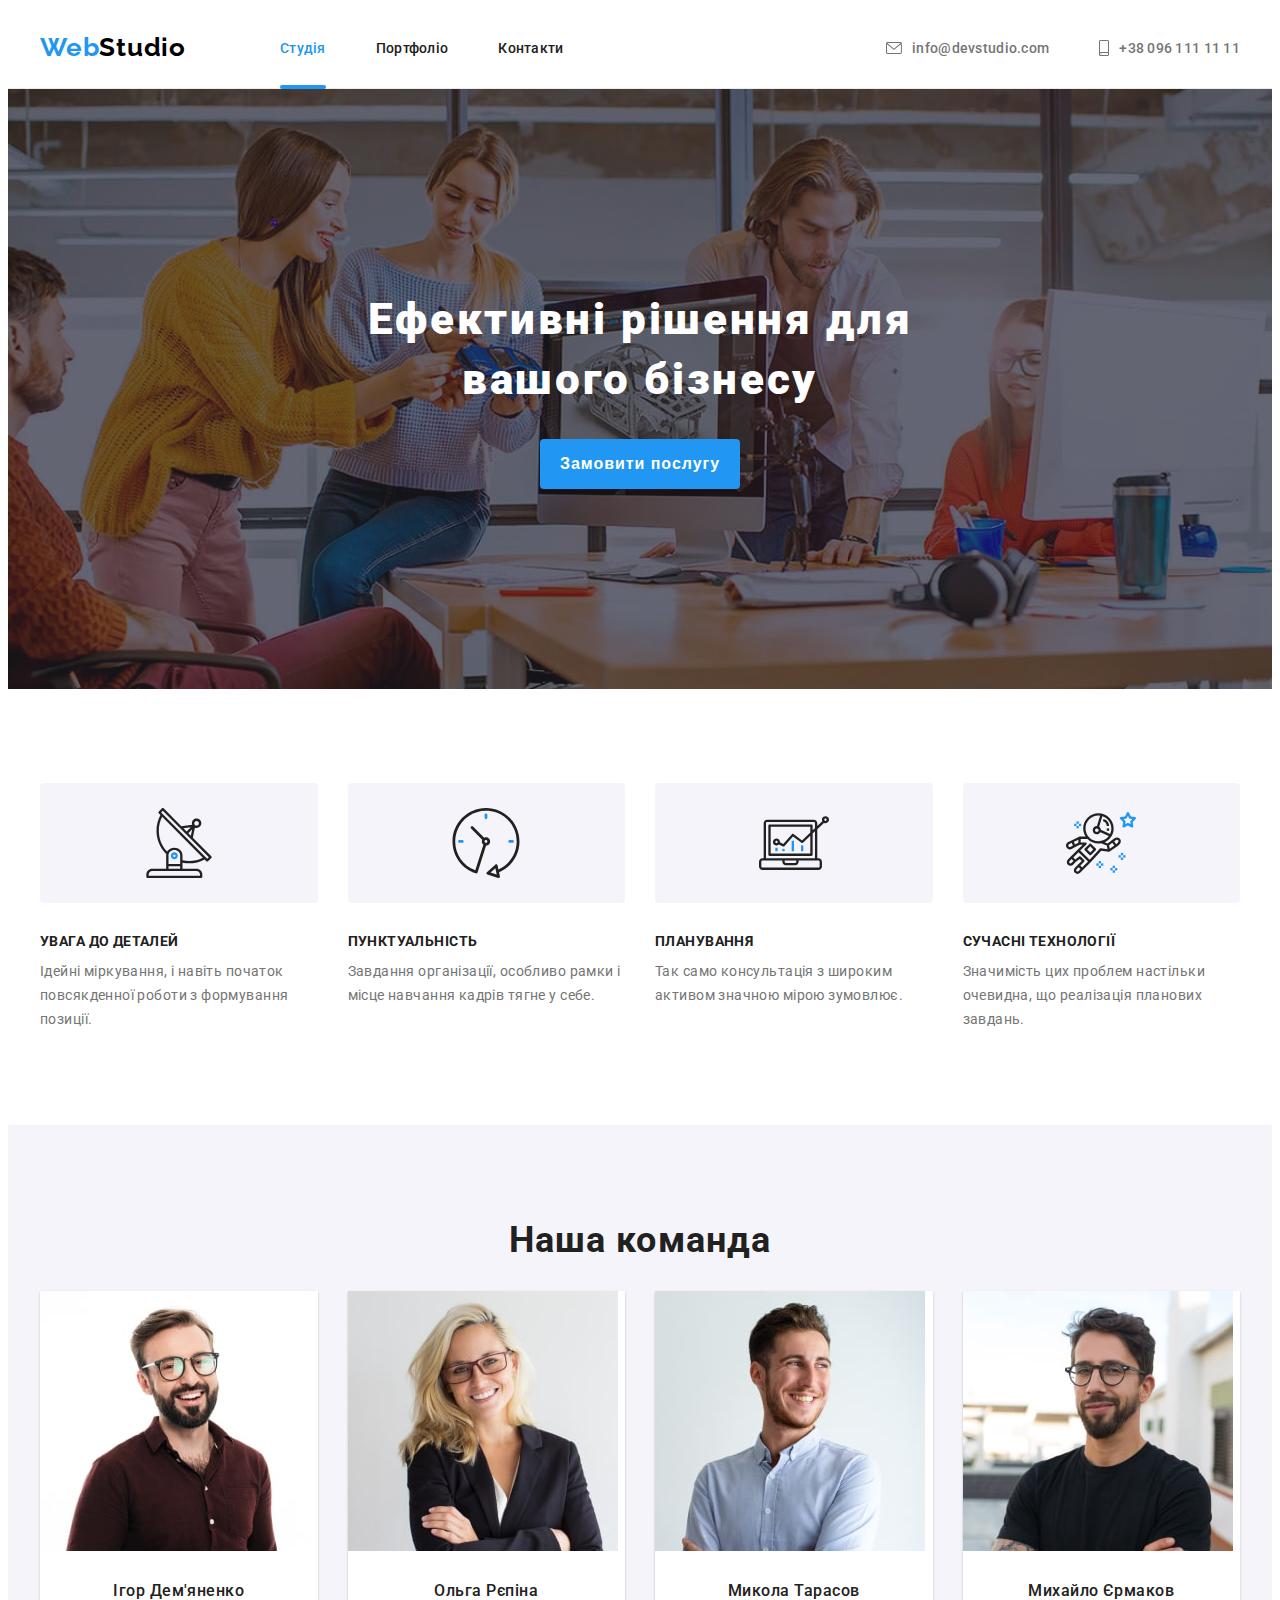
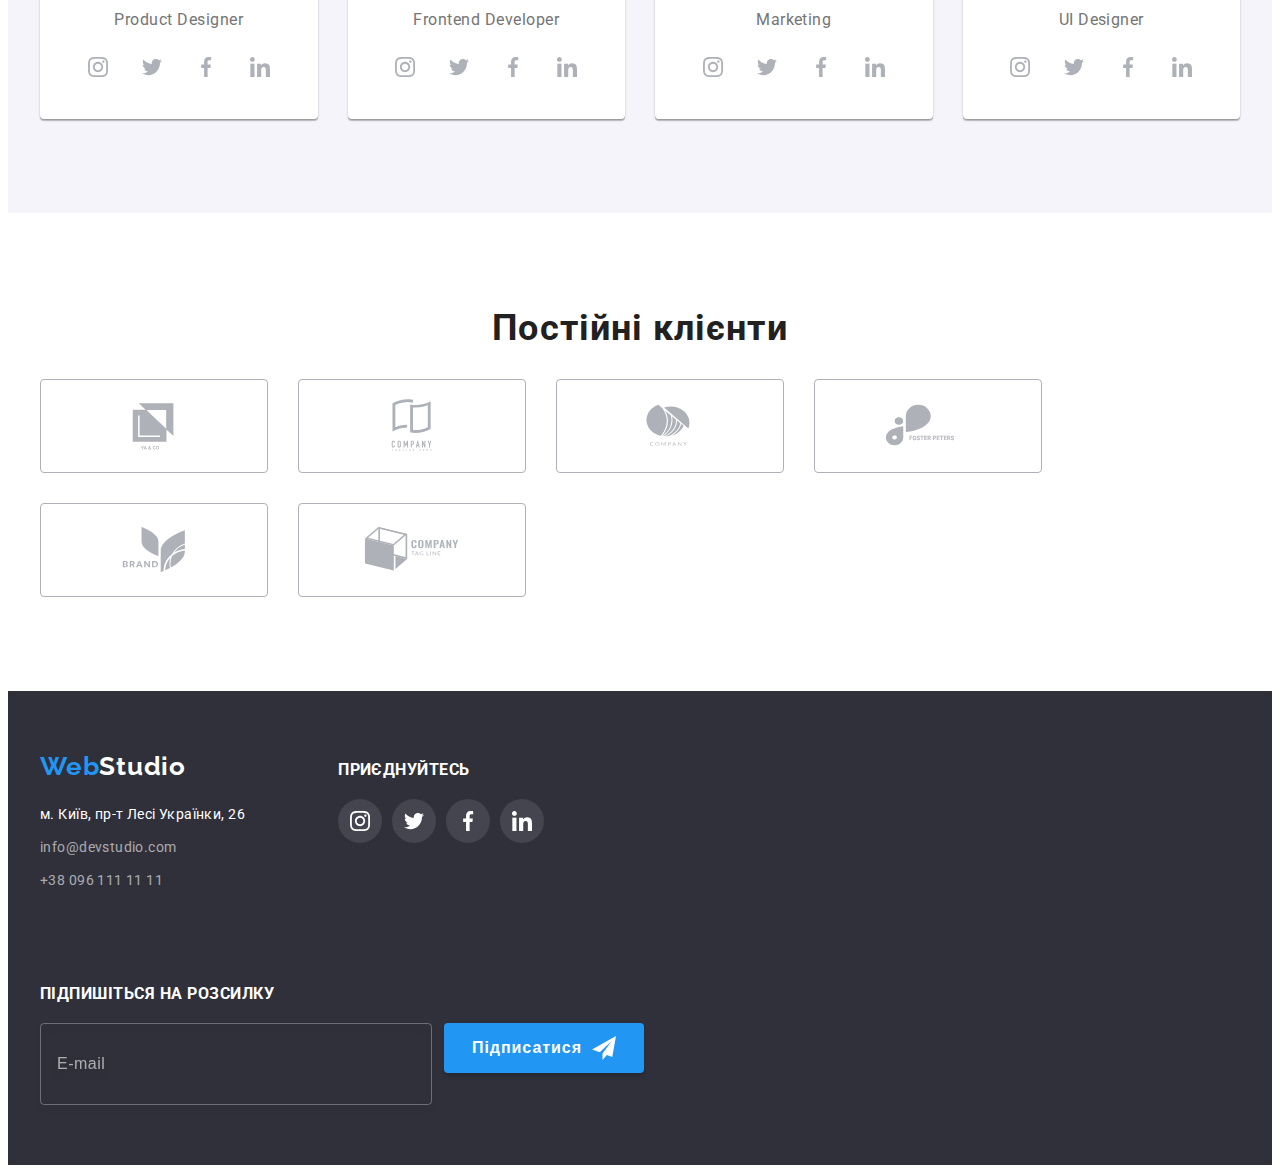
==== commit d34f83fb: "адаптивна графіка" ====
--- a/index.html
+++ b/index.html
@@ -130,18 +130,24 @@
           <li class="works__item">
             <div class="works__example">
               <img src="./images/box.jpg" alt="Десктопні додатки" width="370" height="294" />
+              <img srcset="./images/work-1200-1@1x-min.jpg 370w, ./images/work-1200-1@2x-min.jpg 740w"
+                sizes="(min-width: 1200px) 370px, 100vw" src="./images/work-1200-1@1x-min.jpg"
+                alt="Десктопні додатки" />
               <h3 class="works__title">Десктопні додатки</h3>
             </div>
           </li>
           <li class="works__item">
             <div class="works__example">
-              <img src="./images/box1.jpg" alt="Мобільні додатки" width="370" height="294" />
+              <img srcset="./images/work-1200-2@1x-min.jpg 370w, ./images/work-1200-2@2x-min.jpg 740w"
+                sizes="(min-width: 1200px) 370px, 100vw" src="./images/work-1200-2@1x-min.jpg" alt="Мобільні додатки" />
               <h3 class="works__title">Мобільні додатки</h3>
             </div>
           </li>
           <li class="works__item">
             <div class="works__example">
-              <img src="./images/box2.jpg" alt="Дизайнерські рішення" width="370" height="294" />
+              <img srcset="./images/work-1200-3@1x-min.jpg 370w, ./images/work-1200-3@2x-min.jpg 740w"
+                sizes="(min-width: 1200px) 370px, 100vw" src="./images/work-1200-3@1x-min.jpg"
+                alt="Дизайнерські рішення" />
               <h3 class="works__title">Дизайнерські рішення</h3>
             </div>
           </li>
@@ -154,12 +160,11 @@
         <h2 class="section-title">Наша команда</h2>
         <ul class="team__list">
           <li class="team__item">
-            <img src="images/teamcard1.jpg" alt="Хлопець шатен в окулярах який посміхається" width="270" height="260" />
-
-            <!-- <img srcset="photo-300.jpg 300w, photo-600.jpg 600w, photo-1200.jpg 1200w"
-              sizes="(min-width: 900px) 600px, (min-width: 600px) 300px, 100vw" src="photo-300.jpg"
-              alt="Хлопець шатен в окулярах який посміхається" /> -->
-
+            <img srcset="./images/teamcard-480-1@1x-min.jpg 450w, ./images/teamcard-480-1@2x-min.jpg 900w,
+               ./images/teamcard-768-1@1x-min.jpg 354w, ./images/teamcard-768-1@2x-min.jpg 708w,
+                ./images/teamcard-1200-1@1x-min.jpg 270w, ./images/teamcard-1200-1@2x-min.jpg 540w"
+              sizes="(min-width: 1200px) 270px, (min-width: 710px) 354px, (min-width: 448px) 450px, 100vw"
+              src="./images/teamcard-480-1@1x-min.jpg" alt="Хлопець шатен в окулярах який посміхається" />
             <div class="team__content">
               <h3 class="team__name">Ігор Дем'яненко</h3>
               <p class="team__position" lang="en">Product Designer</p>
@@ -196,14 +201,11 @@
             </div>
           </li>
           <li class="team__item">
-            <img src="./images/teamcard2.jpg" alt="Дівчина блондинка в окулярах яка посміхається" width="270"
-              height="260" />
-
-            <!-- <img srcset="photo-300.jpg 300w, photo-600.jpg 600w, photo-1200.jpg 1200w"
-              sizes="(min-width: 900px) 600px, (min-width: 600px) 300px, 100vw" src="photo-300.jpg"
-              alt="Опис зображення для всіх версій" /> -->
-
-
+            <img srcset="./images/teamcard-480-2@1x-min.jpg 450w, ./images/teamcard-480-2@2x-min.jpg 900w,
+               ./images/teamcard-768-2@1x-min.jpg 354w, ./images/teamcard-768-2@2x-min.jpg 708w,
+                ./images/teamcard-1200-2@1x-min.jpg 270w, ./images/teamcard-1200-2@2x-min.jpg 540w"
+              sizes="(min-width: 1200px) 270px, (min-width: 710px) 354px, (min-width: 448px) 450px, 100vw"
+              src="./images/teamcard-480-2@1x-min.jpg" alt="Дівчина блондинка в окулярах яка посміхається" />
             <div class="team__content">
               <h3 class="team__name">Ольга Рєпіна</h3>
               <p class="team__position" lang="en">Frontend Developer</p>
@@ -240,7 +242,11 @@
             </div>
           </li>
           <li class="team__item">
-            <img src="./images/teamcard3.jpg" alt="Рудий хлопець який посміхається" width="270" height="260" />
+            <img srcset="./images/teamcard-480-3@1x-min.jpg 450w, ./images/teamcard-480-3@2x-min.jpg 900w,
+               ./images/teamcard-768-3@1x-min.jpg 354w, ./images/teamcard-768-3@2x-min.jpg 708w,
+                ./images/teamcard-1200-3@1x-min.jpg 270w, ./images/teamcard-1200-3@2x-min.jpg 540w"
+              sizes="(min-width: 1200px) 270px, (min-width: 710px) 354px, (min-width: 448px) 450px, 100vw"
+              src="./images/teamcard-480-3@1x-min.jpg" alt="Рудий хлопець який посміхається" />
             <div class="team__content">
               <h3 class="team__name">Микола Тарасов</h3>
               <p class="team__position" lang="en">Marketing</p>
@@ -277,8 +283,11 @@
             </div>
           </li>
           <li class="team__item">
-            <img src="./images/teamcard4.jpg" alt="Хлопець брюнет в окулярах який посміхається" width="270"
-              height="260" />
+            <img srcset="./images/teamcard-480-4@1x-min.jpg 450w, ./images/teamcard-480-4@2x-min.jpg 900w,
+               ./images/teamcard-768-4@1x-min.jpg 354w, ./images/teamcard-768-4@2x-min.jpg 708w,
+                ./images/teamcard-1200-4@1x-min.jpg 270w, ./images/teamcard-1200-4@2x-min.jpg 540w"
+              sizes="(min-width: 1200px) 270px, (min-width: 710px) 354px, (min-width: 448px) 450px, 100vw"
+              src="./images/teamcard-480-4@1x-min.jpg" alt="Хлопець брюнет в окулярах який посміхається" />
             <div class="team__content">
               <h3 class="team__name">Михайло Єрмаков</h3>
               <p class="team__position" lang="en">UI Designer</p>
@@ -451,7 +460,7 @@
       <p class="modal__sudtitle">Залиште свої дані, ми вам передзвонимо</p>
       <form class="modal__form">
         <div class="modal__wrapper">
-          <label class="modal__label" for="name">Ім'я</label>
+          <label class="modal__label" for="name">Ім' я</label>
           <input class="modal__input" id="name" type="text" name="name" minlength="2" maxlength="20"
             pattern="[a-zA-Zа-яА-ЯіІїЇ]+" required />
           <svg class="modal__icon" width="18" height="18">
@@ -514,8 +523,6 @@
           <a class="nav-menu__link" href="#" class="link">Контакти</a>
         </li>
       </ul>
-    </nav>
-    <div class="mobile-menu__content">
       <ul class="mobile-menu__list">
         <li>
           <a class="mobile-menu__link mobile-menu__link-phone" href="tel:+380961111111">
@@ -528,24 +535,21 @@
           </a>
         </li>
       </ul>
-      <div class="mobile-menu__socials">
-        <ul class="mobile-menu__socials-list">
-          <li class="mobile-menu__socials-item">
-            <a class="mobile-menu__socials-link" href="#">Instagram</a>
-          </li>
-          <li class="mobile-menu__socials-item">
-            <a class="mobile-menu__socials-link" href="#">Twitter</a>
-          </li>
-          <li class="mobile-menu__socials-item">
-            <a class="mobile-menu__socials-link" href="#">Facebook</a>
-          </li>
-          <li class="mobile-menu__socials-item">
-            <a class="mobile-menu__socials-link" href="#">LinkedIn</a>
-          </li>
-        </ul>
-      </div>
-    </div>
-
+      <ul class="mobile-menu__socials mobile-menu__socials-list">
+        <li class="mobile-menu__socials-item">
+          <a class="mobile-menu__socials-link" href="#">Instagram</a>
+        </li>
+        <li class="mobile-menu__socials-item">
+          <a class="mobile-menu__socials-link" href="#">Twitter</a>
+        </li>
+        <li class="mobile-menu__socials-item">
+          <a class="mobile-menu__socials-link" href="#">Facebook</a>
+        </li>
+        <li class="mobile-menu__socials-item">
+          <a class="mobile-menu__socials-link" href="#">LinkedIn</a>
+        </li>
+      </ul>
+    </nav>
   </div>
 
   <script defer src="https://cdnjs.cloudflare.com/ajax/libs/body-scroll-lock/3.1.5/bodyScrollLock.min.js"
--- a/css/main.min.css
+++ b/css/main.min.css
@@ -1 +1 @@
-:root{--primary-light-text-color: #757575;--secondary-ligh-text-color: #ffffff;--primary-dark-text-color: #000000;--title-text-color: #212121;--accent-color: #2196f3;--primary-light-bg-color: #ffffff;--secondary-light-bg-color: #f5f4fa;--primary-dark-bg-color: #2f303a;--primary-btn--box-shadow-color: 0px 4px 4px rgba(0, 0, 0, 0.15);--secondary-btn--box-shadow-color: 0px 3px 1px rgba(0, 0, 0, 0.1), 0px 1px 2px rgba(0, 0, 0, 0.08), 0px 2px 2px rgba(0, 0, 0, 0.12);--primary-box-shadow-color: 0px 1px 3px rgba(0, 0, 0, 0.12), 0px 1px 1px rgba(0, 0, 0, 0.14), 0px 2px 1px rgba(0, 0, 0, 0.2);--secondary-box-shadow-color: 0px 1px 1px rgba(0, 0, 0, 0.12), 0px 4px 4px rgba(0, 0, 0, 0.06), 1px 4px 6px rgba(0, 0, 0, 0.16);--primary-border-color: #ececec;--secondary-border-color: #eeeeee;--bg-btn-color: #188ce8;--primary-icon-color: #afb1b8;--timing-function: cubic-bezier(0.4, 0, 0.2, 1);--rgba-text-color: rgba(255, 255, 255, 0.6)}.visually-hidden{position:absolute;width:1px;height:1px;margin:-1px;padding:0;overflow:hidden;border:0;clip:rect(0 0 0 0)}h1,h2,h3,p{margin:0}ul{list-style:none;margin:0;padding:0}a{text-decoration:none}body{background-color:var(--primary-light-bg-color);color:var(--primary-light-text-color);font-family:Roboto,sans-serif}img{display:block}.container{width:1200px;padding:0 15px;margin:0 auto}.section{padding:94px 0}.btn{min-width:200px;height:50px;display:flex;justify-content:center;align-items:center;padding:10px;margin:0 auto;color:var(--secondary-ligh-text-color);background-color:var(--accent-color);font-weight:700;font-size:16px;line-height:1.875;letter-spacing:.06em;text-align:center;border:none;border-radius:4px;box-shadow:var(--primary-btn--box-shadow-color);cursor:pointer;transition:background-color 250ms var(--timing-function)}.btn:hover,.btn:focus{background-color:var(--bg-btn-color)}.btn__icon{fill:var(--secondary-ligh-text-color);margin-left:10px}.socials__list{display:flex;justify-content:center;align-items:center;gap:10px}.socials__link{display:flex;justify-content:center;align-items:center;width:44px;height:44px;border-radius:50%;transition:background-color 250ms var(--timing-function)}.socials__link:hover,.socials__link:focus{background-color:var(--accent-color)}.socials__icon{transition:fill 250ms var(--timing-function)}.socials__link:hover .socials__icon,.socials__link:focus .socials__icon{fill:var(--secondary-ligh-text-color)}.socials__link--light{background-color:var(--primary-light-bg-color);fill:var(--primary-icon-color);transition:background-color 250ms var(--timing-function)}.socials__link--dark{background-color:rgba(255,255,255,.1);fill:var(--secondary-ligh-text-color);transition:background-color 250ms var(--timing-function)}.section-title{color:var(--title-text-color);font-size:36px;line-height:1.1666666667;letter-spacing:.03em;text-align:center;margin-bottom:50px}.logo{color:var(--accent-color);font-family:Raleway,sans-serif;font-weight:700;font-size:26px;letter-spacing:.03em;line-height:1.1923076923}.logo__right-part--dark{color:var(--primary-dark-text-color)}.logo__right-part--light{color:var(--secondary-ligh-text-color)}.backdrop{position:fixed;top:0;left:0;width:100%;height:100%;background-color:rgba(0,0,0,.2);opacity:1;transition:opacity 250ms var(--timing-function),visibility 250ms var(--timing-function)}.backdrop.is-hidden{opacity:0;pointer-events:none;visibility:hidden}.modal{position:absolute;padding:40px;top:50%;left:50%;transform:translate(-50%, -50%) scale(1);transition:transform 250ms var(--timing-function);min-width:528px;min-height:581px;background-color:var(--primary-light-bg-color);box-shadow:0px 1px 3px rgba(0,0,0,.12),0px 1px 1px rgba(0,0,0,.14),0px 2px 1px rgba(0,0,0,.2);border-radius:4px}.backdrop.is-hidden .modal{transform:translate(-50%, -50%) scale(0.6)}.modal__sudtitle{color:var(--title-text-color);font-weight:700;font-size:20px;line-height:1.15;text-align:center;letter-spacing:.03em;margin-bottom:12px}.modal__form{display:flex;flex-direction:column}.modal__wrapper{position:relative;display:block}.modal__label{display:block;font-size:12px;line-height:1.1666666667;letter-spacing:.01em;margin-bottom:4px}.modal__input{width:100%;height:40px;border:1px solid rgba(33,33,33,.2);border-radius:4px;padding-left:42px;margin-bottom:10px;transition:border-color 250ms var(--timing-function)}.modal__input:focus{border-color:var(--accent-color);outline:none}.modal__input:focus,.modal__textarea:focus{border-color:var(--accent-color);outline:none}.modal__icon{position:absolute;display:flex;top:50%;left:12px;transform:translateY(-40%);width:18px;height:18px;fill:var(--title-text-color);pointer-events:none;transition:fill 250ms var(--timing-function)}.modal__input:focus+.modal__icon{fill:var(--accent-color)}.modal__textarea{resize:none;width:100%;height:120px;border:1px solid rgba(33,33,33,.2);border-radius:4px;outline:none;padding:12px 16px;margin-bottom:20px;transition:border-color 250ms var(--accent-color)}.modal__textarea:focus{border-color:var(--accent-color);outline:none}.modal__textarea::placeholder{color:rgba(117,117,117,.5);font-size:12px;line-height:1.1666666667;letter-spacing:.01em}.modal__label-policy{font-size:14px;line-height:1.7142857143;letter-spacing:.03em;display:flex;align-items:center;justify-content:center;margin-bottom:30px;user-select:none}.modal__link-policy{color:var(--accent-color)}.modal__check-policy{margin-right:7px;border-radius:2px;border:2px solid var(--title-text-color);cursor:pointer}.modal__input-policy:checked+.modal__check-policy{background-color:var(--accent-color);border-color:var(--accent-color)}.modal__input-policy:focus-visible+.modal__check-policy{outline:2px solid var(--title-text-color)}.modal__icon-policy{width:11px;height:8px;fill:var(--secondary-ligh-text-color);display:none}.modal__input-policy:checked+.modal__check-policy .modal__icon-policy{display:block}.modal__btn-close{display:flex;align-items:center;position:absolute;top:8px;right:8px;width:30px;height:30px;background-color:var(--primary-light-bg-color);border:1px solid rgba(0,0,0,.1);border-radius:50%;cursor:pointer;transition:fill 250ms var(--timing-function)}.modal__btn-close:hover,.modal__btn-close:focus{fill:var(--accent-color)}.header{border-bottom:1px solid var(--primary-border-color)}.header__container{display:flex;align-items:center}.header__logo{display:flex;padding:24px 0 25px 0;margin-right:94px}.nav{display:flex}.nav__list{display:flex;align-items:center}.nav__item:not(:last-child){margin-right:50px}.nav__link,.contacts__link{padding:32px 0;display:flex}.nav__link{color:var(--title-text-color);font-size:14px;font-weight:500;line-height:1.1428571429;letter-spacing:.02em;position:relative;transition:color 250ms var(--timing-function)}.nav__link:hover,.nav__link:focus{color:var(--accent-color)}.nav__link::after{content:"";width:100%;height:4px;border-radius:2px;background-color:rgba(0,0,0,0);position:absolute;left:0;bottom:-1px;transition:background-color 250ms var(--timing-function)}.nav__link:hover::after,.nav__link:focus::after{content:"";width:100%;height:4px;border-radius:2px;background-color:#2196f3;position:absolute;left:0;bottom:-1px}.nav__link--current{color:var(--accent-color)}.nav__link--current::after{content:"";width:100%;height:4px;border-radius:2px;background-color:var(--accent-color);position:absolute;left:0;bottom:-1px}.contacts__list{display:flex;align-items:center;margin-left:auto}.contacts__item:not(:last-child){margin-right:50px}.contacts__link{color:var(--primary-light-text-color);font-size:14px;font-weight:500;line-height:1.1428571429;letter-spacing:.02em;align-items:center;transition:color 250ms var(--timing-function)}.contacts__link:hover,.contacts__link:focus{color:var(--accent-color)}.contacts__icon{fill:var(--primary-light-text-color);margin-right:10px}.contacts__icon-link{transition:fill 250ms var(--timing-function)}.contacts__link:hover .contacts__icon-link,.contacts__link:focus .contacts__icon-link{fill:currentColor}.hero{background-color:#c4c4c4;padding:200px 0;max-width:1600px;height:600px;margin-left:auto;margin-right:auto;background-image:linear-gradient(rgba(47, 48, 58, 0.4), rgba(47, 48, 58, 0.4)),url(../images/hero.jpg);background-repeat:no-repeat;background-position:center;background-size:cover}.hero__title{color:var(--secondary-ligh-text-color);font-weight:900;font-size:44px;line-height:1.3636363636;letter-spacing:.06em;text-align:center;max-width:696px;margin:0 auto 30px}.hero__btn{padding:10px 32px}.features{display:flex;gap:30px}.features__item{column-gap:calc((100% - 90px)/4)}.features__icon{display:flex;align-items:center;justify-content:center;width:270px;height:120px;background-color:var(--secondary-light-bg-color);border-radius:4px;align-items:center;margin-bottom:30px}.features__title{color:var(--title-text-color);font-size:14px;letter-spacing:.03em;line-height:1.1428571429;margin-bottom:10px}.features__descr{font-size:14px;letter-spacing:.03em;line-height:1.7142857143;margin-bottom:0}.works__section{padding-top:0}.works{display:flex}.works__item:not(:last-child){margin-right:30px}.works__example{position:relative;display:flex}.works__title{position:absolute;display:flex;justify-content:center;align-items:center;width:100%;height:70px;bottom:0;background:rgba(47,48,58,.8);color:var(--secondary-ligh-text-color);font-size:14px;line-height:1.1428571429;text-align:center;letter-spacing:.03em;text-transform:uppercase}.team__section{background-color:var(--secondary-light-bg-color)}.team{display:flex;flex-wrap:wrap;gap:30px}.team__item{background:var(--primary-light-bg-color);box-shadow:var(--primary-box-shadow-color);border-radius:0px 0px 4px 4px;flex-basis:calc((100% - 90px)/4)}.team__content{padding:30px 32px}.team__name{color:var(--title-text-color);font-weight:500;font-size:16px;line-height:1.1875;letter-spacing:.03em;text-align:center;margin-bottom:10px}.team__position{letter-spacing:.03em;line-height:1.1875;text-align:center;margin-bottom:16px}.clients{display:flex;flex-wrap:wrap;gap:30px}.client__item{flex-basis:calc((100% - 150px)/6)}.clients__link{display:flex;justify-content:center;align-items:center;width:170px;height:92px;padding:16px 32px;background-color:rgba(0,0,0,0);border:1px solid var(--primary-icon-color);outline:rgba(0,0,0,0);border-radius:4px;fill:var(--primary-icon-color);transition:border-color 250ms var(--timing-function)}.clients__link:hover,.clients__link:focus{border-color:var(--accent-color)}.clients__icon{transition:fill 250ms var(--timing-function)}.clients__link:hover .clients__icon,.clients__link:focus .clients__icon{fill:var(--accent-color)}.filter__list{display:flex;column-gap:8px;margin-bottom:50px;justify-content:center}.filter__btn{background-color:var(--secondary-light-bg-color);color:var(--title-text-color);font-size:16px;font-weight:500;line-height:1.625;letter-spacing:.03em;text-align:center;cursor:pointer;border:none;border-radius:4px;outline:rgba(0,0,0,0);min-width:73px;padding:6px 22px;transition:background-color 250ms var(--timing-function),color 250ms var(--timing-function),box-shadow 250ms var(--timing-function)}.filter__btn:focus,.filter__btn:hover{background-color:var(--accent-color);color:var(--secondary-ligh-text-color);box-shadow:var(--secondary-btn--box-shadow-color)}.filter__btn_curent{background-color:var(--accent-color)}.projects__list{display:flex;flex-wrap:wrap;gap:30px}.projects__item{flex-basis:calc((100% - 60px)/3)}.projects__link{display:block;transition:box-shadow 250ms var(--timing-function)}.projects__link:hover,.projects__link:focus{box-shadow:var(--secondary-box-shadow-color);outline:rgba(0,0,0,0)}.overlay{width:100%;height:100%;position:absolute;left:0;top:0;background-color:rgba(33,150,243,.9);transform:translateY(100%);transition:transform 250ms var(--timing-function)}.projects__link:hover .overlay,.projects__link:focus .overlay{transform:translateY(0)}.overlay-wrapper{position:relative;overflow:hidden}.projects__descr{color:var(--secondary-ligh-text-color);font-size:18px;line-height:1.5555555556;letter-spacing:.03em;font-weight:400;display:flex;padding:63px 24px}.projects__content{background-color:var(--primary-light-bg-color);border-left:1px solid var(--secondary-border-color);border-right:1px solid var(--secondary-border-color);border-bottom:1px solid var(--secondary-border-color);padding:20px 24px}.projects__title{color:var(--title-text-color);font-size:18px;line-height:2;letter-spacing:.06em;margin-bottom:4px}.projects__type{letter-spacing:.03em;line-height:1.875;color:var(--primary-light-text-color)}.footer{background-color:var(--primary-dark-bg-color);padding:60px 0}.footer__container{display:flex;align-items:baseline;gap:93px}.footer__content{display:block}.footer__logo{display:block;margin-bottom:20px}.address__item:not(:last-child){margin-bottom:9px}.address__link{font-style:normal;font-size:14px;letter-spacing:.03em;line-height:1.7142857143;color:var(--secondary-ligh-text-color);transition:color 250ms var(--timing-function)}.address__link:hover,.address__link:focus{color:var(--accent-color)}.address__link_transparent{font-style:normal;font-size:14px;color:var(--rgba-text-color)}.subscription{display:block}.subscription__subtitle{color:var(--secondary-ligh-text-color);font-weight:700;line-height:1.1428571429;letter-spacing:.03em;text-transform:uppercase;margin-bottom:20px}.newsletter{display:flex}.newsletter__form{display:flex;width:100%;height:50px;gap:12px}.newsletter__input{background-color:rgba(0,0,0,0);color:var(--secondary-ligh-text-color);border:1px solid rgba(255,255,255,.3);filter:drop-shadow(0px 4px 4px rgba(0, 0, 0, 0.15));border-radius:4px;outline:none;width:358px;padding:15px 16px;transition:border-color 250ms var(--timing-function)}.newsletter__input:focus{border-color:var(--accent-color)}.newsletter__input::placeholder{color:var(--rgba-text-color);font-size:16px;line-height:1.25;letter-spacing:.03em}/*# sourceMappingURL=main.min.css.map */+:root{--primary-light-text-color: #757575;--secondary-ligh-text-color: #ffffff;--primary-dark-text-color: #000000;--title-text-color: #212121;--accent-color: #2196f3;--primary-light-bg-color: #ffffff;--secondary-light-bg-color: #f5f4fa;--primary-dark-bg-color: #2f303a;--primary-btn--box-shadow-color: 0px 4px 4px rgba(0, 0, 0, 0.15);--secondary-btn--box-shadow-color: 0px 3px 1px rgba(0, 0, 0, 0.1), 0px 1px 2px rgba(0, 0, 0, 0.08), 0px 2px 2px rgba(0, 0, 0, 0.12);--primary-box-shadow-color: 0px 1px 3px rgba(0, 0, 0, 0.12), 0px 1px 1px rgba(0, 0, 0, 0.14), 0px 2px 1px rgba(0, 0, 0, 0.2);--secondary-box-shadow-color: 0px 1px 1px rgba(0, 0, 0, 0.12), 0px 4px 4px rgba(0, 0, 0, 0.06), 1px 4px 6px rgba(0, 0, 0, 0.16);--primary-border-color: #ececec;--secondary-border-color: #eeeeee;--bg-btn-color: #188ce8;--primary-icon-color: #afb1b8;--timing-function: cubic-bezier(0.4, 0, 0.2, 1);--rgba-text-color: rgba(255, 255, 255, 0.6)}.visually-hidden{position:absolute;width:1px;height:1px;margin:-1px;padding:0;overflow:hidden;border:0;clip:rect(0 0 0 0)}h1,h2,h3,p{margin:0}ul{list-style:none;margin:0;padding:0}a{text-decoration:none}body{background-color:var(--primary-light-bg-color);color:var(--primary-light-text-color);font-family:Roboto,sans-serif}img{display:block;max-width:100%;height:auto}.container{width:100%;padding:0 15px;margin:0 auto}@media screen and (min-width: 480px){.container{width:480px}}@media screen and (min-width: 768px){.container{width:768px}}@media screen and (min-width: 1200px){.container{width:1200px}}.section{padding:60px 0}@media screen and (min-width: 1200px){.section{padding:94px 0}}.btn{min-width:200px;height:50px;display:flex;justify-content:center;align-items:center;padding:10px;margin:0 auto;color:var(--secondary-ligh-text-color);background-color:var(--accent-color);font-weight:700;font-size:16px;line-height:1.875;letter-spacing:.06em;text-align:center;border:none;border-radius:4px;box-shadow:var(--primary-btn--box-shadow-color);cursor:pointer;transition:background-color 250ms var(--timing-function)}.btn:hover,.btn:focus{background-color:var(--bg-btn-color)}.btn__icon{fill:var(--secondary-ligh-text-color);margin-left:10px}.socials__list{display:flex;justify-content:center;align-items:center;gap:10px}.socials__link{display:flex;justify-content:center;align-items:center;width:44px;height:44px;border-radius:50%;transition:background-color 250ms var(--timing-function)}.socials__link:hover,.socials__link:focus{background-color:var(--accent-color)}.socials__icon{transition:fill 250ms var(--timing-function)}.socials__link:hover .socials__icon,.socials__link:focus .socials__icon{fill:var(--secondary-ligh-text-color)}.socials__link--light{background-color:var(--primary-light-bg-color);fill:var(--primary-icon-color);transition:background-color 250ms var(--timing-function)}.socials__link--dark{background-color:rgba(255,255,255,.1);fill:var(--secondary-ligh-text-color);transition:background-color 250ms var(--timing-function)}.section-title{color:var(--title-text-color);font-size:28px;line-height:1.1785714286;letter-spacing:.03em;text-align:center;margin-bottom:30px}@media screen and (min-width: 768px){.section-title{font-size:36px;line-height:1.1666666667}}@media screen and (min-width: 1200px){.section-title{font-size:36px;line-height:1.1666666667;margin-bottom:50 px}}.logo{text-align:center;color:var(--accent-color);font-family:Raleway,sans-serif;font-weight:700;font-size:24px;line-height:1.1666666667;letter-spacing:.03em}@media screen and (min-width: 1200px){.logo{font-size:26px;line-height:1.1923076923;text-align:left}}.logo__right-part--dark{color:var(--primary-dark-text-color)}.logo__right-part--light{color:var(--secondary-ligh-text-color)}.backdrop{position:fixed;top:0;left:0;width:100%;height:100%;background-color:rgba(0,0,0,.2);opacity:1;transition:opacity 250ms var(--timing-function),visibility 250ms var(--timing-function);overflow:scroll}.backdrop.is-hidden{opacity:0;pointer-events:none;visibility:hidden}.modal{position:absolute;padding:40px;top:20px;left:50%;transform:translateX(-50%) scale(1);transition:transform 250ms var(--timing-function);width:100%;height:100%;background-color:var(--primary-light-bg-color);box-shadow:0px 1px 3px rgba(0,0,0,.12),0px 1px 1px rgba(0,0,0,.14),0px 2px 1px rgba(0,0,0,.2);border-radius:4px}@media screen and (min-width: 480px){.modal{max-width:450px;max-height:609px}}@media screen and (min-width: 1200px){.modal{top:50%;transform:translate(-50%, -50%) scale(1);max-width:528px;max-height:581px}}.backdrop.is-hidden .modal{transform:translateX(-50%) scale(0.6)}@media screen and (min-width: 480px){.backdrop.is-hidden .modal{transform:translate(-50%, -50%) scale(0.6)}}.modal__sudtitle{color:var(--title-text-color);font-weight:700;font-size:20px;line-height:1.5;text-align:center;letter-spacing:.03em;margin-bottom:12px}@media screen and (min-width: 1200px){.modal__sudtitle{line-height:1.15}}.modal__form{display:flex;flex-direction:column}.modal__wrapper{position:relative;display:block}.modal__label{display:block;font-size:12px;line-height:1.1666666667;letter-spacing:.01em;margin-bottom:4px}.modal__input{width:100%;height:40px;border:1px solid rgba(33,33,33,.2);border-radius:4px;padding-left:42px;margin-bottom:10px;transition:border-color 250ms var(--timing-function)}.modal__input:focus{border-color:var(--accent-color);outline:none}.modal__input:focus,.modal__textarea:focus{border-color:var(--accent-color);outline:none}.modal__icon{position:absolute;display:flex;top:50%;left:12px;transform:translateY(-40%);width:18px;height:18px;fill:var(--title-text-color);pointer-events:none;transition:fill 250ms var(--timing-function)}.modal__input:focus+.modal__icon{fill:var(--accent-color)}.modal__textarea{resize:none;width:100%;height:120px;border:1px solid rgba(33,33,33,.2);border-radius:4px;outline:none;padding:12px 16px;margin-bottom:20px;transition:border-color 250ms var(--accent-color)}.modal__textarea:focus{border-color:var(--accent-color);outline:none}.modal__textarea::placeholder{color:rgba(117,117,117,.5);font-size:12px;line-height:1.1666666667;letter-spacing:.01em}.modal__label-policy{font-size:12px;letter-spacing:.03em;line-height:1.1666666667;text-align:center;margin:0 auto 30px;user-select:none}@media screen and (min-width: 480px){.modal__label-policy{display:flex;align-items:center;justify-content:center;font-size:12px;letter-spacing:.03em;line-height:1.1666666667}}@media screen and (min-width: 1200px){.modal__label-policy{font-size:14px;line-height:1.7142857143}}.modal__link-policy{color:var(--accent-color)}.modal__check-policy{margin-right:7px;border-radius:2px;border:2px solid var(--title-text-color);cursor:pointer}.modal__input-policy:checked+.modal__check-policy{background-color:var(--accent-color);border-color:var(--accent-color)}.modal__input-policy:focus-visible+.modal__check-policy{outline:2px solid var(--title-text-color)}.modal__icon-policy{width:11px;height:8px;fill:var(--secondary-ligh-text-color);display:none}.modal__input-policy:checked+.modal__check-policy .modal__icon-policy{display:block}.modal__btn-close{display:flex;align-items:center;justify-content:center;position:absolute;padding:0;top:8px;right:8px;width:30px;height:30px;fill:var(--title-text-color);background-color:var(--primary-light-bg-color);border:1px solid rgba(0,0,0,.1);border-radius:50%;cursor:pointer;transition:fill 250ms var(--timing-function)}.modal__btn-close:hover,.modal__btn-close:focus{fill:var(--accent-color)}.mobile-menu{position:fixed;top:0;left:0;width:100%;height:100%;padding:38px 30px;display:flex;flex-direction:column;justify-content:space-between;background-color:var(--primary-light-bg-color);z-index:1;transform:translateX(100%);transition:transform 250ms var(--timing-function)}@media screen and (min-width: 480px){.mobile-menu{max-width:480px;max-height:796px;padding:48px 40px}}@media screen and (min-width: 768px){.mobile-menu{display:none}}.mobile-menu.is-open{transform:translateX(0)}.mobile-menu__btn-close{display:flex;align-items:center;justify-content:center;position:absolute;top:10px;right:15px;padding:0;min-width:40px;min-height:40px;fill:var(--title-text-color);background-color:rgba(0,0,0,0);border-radius:50%;border:none;outline:none;cursor:pointer;transition:fill 250ms var(--timing-function)}.mobile-menu__btn-close:hover,.mobile-menu__btn-close:focus{fill:var(--accent-color)}.mobile-menu__nav{display:flex;flex-direction:column;height:100%}.nav-menu__list{margin-bottom:auto}.nav-menu__list,.mobile-menu__list{display:flex;flex-direction:column;gap:32px}.nav-menu__link{color:var(--title-text-color);font-weight:500;font-size:30px;line-height:1.2333333333;letter-spacing:.02em;position:relative;transition:color 250ms var(--timing-function)}.nav-menu__link:hover,.nav-menu__link:focus{color:var(--accent-color)}@media screen and (min-width: 480px){.nav-menu__link{font-size:40px;line-height:1.175}}.nav-menu__link--current{color:var(--accent-color)}.mobile-menu__list{margin-bottom:64px}.mobile-menu__link{color:var(--primary-light-text-color);letter-spacing:.02em}.mobile-menu__link:hover,.mobile-menu__link:focus{color:var(--accent-color)}.mobile-menu__link-phone{font-size:24px;line-height:1.25}@media screen and (min-width: 480px){.mobile-menu__link-phone{font-size:34px;line-height:1.1764705882}}.mobile-menu__link-mail{font-size:20px;line-height:1.2}@media screen and (min-width: 480px){.mobile-menu__link-mail{font-size:24px;line-height:1.1666666667}}.mobile-menu__socials-list{display:flex;flex-direction:row;gap:20px}.mobile-menu__socials{display:flex;position:relative}.mobile-menu__socials-item:not(:last-child) .mobile-menu__socials-link::after{content:"";position:absolute;display:inline-block;width:22px;top:10px;border:1px solid rgba(33,33,33,.2);transform:rotate(90deg)}.mobile-menu__socials-link{color:var(--accent-color);font-weight:500;font-size:10px;line-height:1.4;letter-spacing:.02em;transition:color 250ms var(--timing-function)}.mobile-menu__socials-link:hover,.mobile-menu__socials-link:focus{color:var(--bg-btn-color)}@media screen and (min-width: 480px){.mobile-menu__socials-link{font-size:18px;line-height:1.2222222222}}.header{border-bottom:1px solid var(--primary-border-color)}.header__container{display:flex;align-items:center}.header__logo{display:flex;padding:16px 0}@media screen and (min-width: 768px){.header__logo{padding:26px 0;margin-right:87px}}@media screen and (min-width: 1200px){.header__logo{padding:24px 0 25px 0;margin-right:94px}}.nav{display:flex}.nav__list{display:none}@media screen and (min-width: 768px){.nav__list{display:flex;align-items:center;column-gap:50px}}.nav__link{padding:32px 0;display:flex}@media screen and (min-width: 768px){.contacts__link{display:flex}}@media screen and (min-width: 1200px){.contacts__link{padding:32px 0}}.nav__link{color:var(--title-text-color);font-weight:500;font-size:14px;line-height:1.1428571429;letter-spacing:.02em;position:relative;transition:color 250ms var(--timing-function)}.nav__link:hover,.nav__link:focus{color:var(--accent-color)}.nav__link::after{content:"";width:100%;height:4px;border-radius:2px;background-color:rgba(0,0,0,0);position:absolute;left:0;bottom:-1px;transition:background-color 250ms var(--timing-function)}.nav__link:hover::after,.nav__link:focus::after{content:"";width:100%;height:4px;border-radius:2px;background-color:#2196f3;position:absolute;left:0;bottom:-1px}.nav__link--current{color:var(--accent-color)}.nav__link--current::after{content:"";width:100%;height:4px;border-radius:2px;background-color:var(--accent-color);position:absolute;left:0;bottom:-1px}.contacts__list{display:none}@media screen and (min-width: 768px){.contacts__list{display:flex;flex-direction:column;gap:10px;margin-left:auto}}@media screen and (min-width: 1200px){.contacts__list{flex-direction:row;align-items:center;gap:50px}}.contacts__link{color:var(--primary-light-text-color);font-weight:500;font-size:12px;line-height:1.1666666667;letter-spacing:.02em;align-items:center;transition:color 250ms var(--timing-function)}.contacts__link:hover,.contacts__link:focus{color:var(--accent-color)}@media screen and (min-width: 1200px){.contacts__link{font-size:14px;line-height:1.1428571429}}@media screen and (min-width: 768px){.contacts__icon-envelope{fill:var(--primary-light-text-color);width:14px;height:10px;margin-right:8px}}@media screen and (min-width: 1200px){.contacts__icon-envelope{width:16px;height:12px;margin-right:10px}}@media screen and (min-width: 768px){.contacts__icon-smartphone{fill:var(--primary-light-text-color);width:10px;height:14px;margin-right:8px}}@media screen and (min-width: 1200px){.contacts__icon-smartphone{height:16px;margin-right:10px}}.contacts__icon-link{transition:fill 250ms var(--timing-function)}.contacts__link:hover .contacts__icon-link,.contacts__link:focus .contacts__icon-link{fill:currentColor}.header__menu-btn{width:40px;height:40px;border:none;background-color:rgba(0,0,0,0);margin-left:auto;padding:0;display:flex;align-items:center;justify-content:center;transition:fill 250ms var(--timing-function)}.header__menu-btn:hover,.header__menu-btn:focus{fill:var(--accent-color)}@media screen and (min-width: 768px){.header__menu-btn{display:none}}@media screen and (min-width: 1200px){.header__menu-btn{display:none}}.hero-section{background-color:#c4c4c4;padding:118px 0;width:100%;max-height:400px;margin-left:auto;margin-right:auto;background-repeat:no-repeat;background-position:center;background-size:cover;background-image:linear-gradient(rgba(47, 48, 58, 0.4), rgba(47, 48, 58, 0.4)),url(../../images/hero-480@1x-min.jpg)}@media(min-device-pixel-ratio: 2),(min-resolution: 192dpi),(min-resolution: 2dppx){.hero-section{background-image:linear-gradient(rgba(47, 48, 58, 0.4), rgba(47, 48, 58, 0.4)),url(../../images/hero-480@2x-min.jpg)}}@media screen and (min-width: 480px){.hero-section{background-size:cover;background-image:linear-gradient(rgba(47, 48, 58, 0.4), rgba(47, 48, 58, 0.4)),url(../../images/hero-768@1x-min.jpg)}}@media screen and (min-width: 480px)and (min-device-pixel-ratio: 2),screen and (min-width: 480px)and (min-resolution: 192dpi),screen and (min-width: 480px)and (min-resolution: 2dppx){.hero-section{background-image:linear-gradient(rgba(47, 48, 58, 0.4), rgba(47, 48, 58, 0.4)),url(../../images/hero-768@2x-min.jpg)}}@media screen and (min-width: 768px){.hero-section{background-size:cover;background-image:linear-gradient(rgba(47, 48, 58, 0.4), rgba(47, 48, 58, 0.4)),url(../../images/hero-1200@1x-min.jpg)}}@media screen and (min-width: 768px)and (min-device-pixel-ratio: 2),screen and (min-width: 768px)and (min-resolution: 192dpi),screen and (min-width: 768px)and (min-resolution: 2dppx){.hero-section{background-image:linear-gradient(rgba(47, 48, 58, 0.4), rgba(47, 48, 58, 0.4)),url(../../images/hero-1200@2x-min.jpg)}}@media screen and (min-width: 1200px){.hero-section{padding:200px 0;max-width:1600px;max-height:600px}}.hero__title{color:var(--secondary-ligh-text-color);font-weight:900;font-size:26px;line-height:1.1666666667;letter-spacing:.06em;text-align:center;max-width:360px;margin:0 auto 30px}@media screen and (min-width: 1200px){.hero__title{font-size:44px;line-height:1.3636363636;max-width:696px}}.features__list{display:flex;flex-wrap:wrap;gap:30px}.features__item{flex-basis:100%}@media screen and (min-width: 768px){.features__item{flex-basis:calc((100% - 30px)/2)}}@media screen and (min-width: 1200px){.features__item{flex-basis:calc((100% - 90px)/4)}}.features__icon{display:flex;align-items:center;justify-content:center;height:120px;background-color:var(--secondary-light-bg-color);border-radius:4px;align-items:center;margin-bottom:30px}.features__title{text-align:center;color:var(--title-text-color);font-size:14px;line-height:1.1428571429;letter-spacing:.03em;margin-bottom:10px}@media screen and (min-width: 768px){.features__title{text-align:left}}.features__descr{font-size:14px;line-height:1.7142857143;letter-spacing:.03em}@media screen and (min-width: 480px){.works__section{display:none}}@media screen and (min-width: 768px){.works__section{display:none}}@media screen and (min-width: 1200px){.works__section{padding-top:0}}.works__list{display:flex}.works__item:not(:last-child){margin-right:30px}.works__example{position:relative;display:flex}.works__title{position:absolute;display:flex;justify-content:center;align-items:center;width:100%;height:70px;bottom:0;background:rgba(47,48,58,.8);color:var(--secondary-ligh-text-color);font-size:14px;line-height:1.1428571429;text-align:center;letter-spacing:.03em;text-transform:uppercase}.team__section{background-color:var(--secondary-light-bg-color)}.team__list{display:flex;flex-wrap:wrap;gap:30px}.team__item{background:var(--primary-light-bg-color);box-shadow:var(--primary-box-shadow-color);border-radius:0px 0px 4px 4px;flex-basis:100%}@media screen and (min-width: 768px){.team__item{flex-basis:calc((100% - 30px)/2)}}@media screen and (min-width: 1200px){.team__item{flex-basis:calc((100% - 90px)/4)}}.team__content{display:flex;flex-direction:column;justify-content:center;align-items:center;padding:30px 0}.team__name{color:var(--title-text-color);font-weight:500;font-size:16px;line-height:1.1875;letter-spacing:.03em;text-align:center;margin-bottom:10px}.team__position{line-height:1.1875;text-align:center;letter-spacing:.03em;margin-bottom:16px}.clients__list{display:flex;flex-wrap:wrap;gap:30px}.clients__item{flex-basis:calc((100% - 30px)/2)}@media screen and (min-width: 768px){.clients__item{flex-basis:calc((100% - 60px)/3)}}@media screen and (min-width: 1200px){.clients__item{flex-basis:calc((100% - 150px)/6)}}.clients__link{display:flex;justify-content:center;align-items:center;min-width:226px;height:92px;background-color:rgba(0,0,0,0);border:1px solid var(--primary-icon-color);outline:rgba(0,0,0,0);border-radius:4px;fill:var(--primary-icon-color);transition:border-color 250ms var(--timing-function)}.clients__link:hover,.clients__link:focus{border-color:var(--accent-color)}.clients__icon{transition:fill 250ms var(--timing-function)}.clients__link:hover .clients__icon,.clients__link:focus .clients__icon{fill:var(--accent-color)}.filter__list{display:flex;flex-wrap:wrap;gap:8px;margin-bottom:40px;align-content:flex-start}@media screen and (min-width: 768px){.filter__list{flex-direction:row;column-gap:8px;margin-bottom:30px;justify-content:center}}@media screen and (min-width: 1200px){.filter__list{margin-bottom:50px}}.filter__btn{background-color:var(--secondary-light-bg-color);color:var(--title-text-color);font-size:16px;font-weight:500;line-height:1.625;letter-spacing:.03em;text-align:center;cursor:pointer;border:none;border-radius:4px;outline:rgba(0,0,0,0);min-width:73px;padding:6px 22px;transition:background-color 250ms var(--timing-function),color 250ms var(--timing-function),box-shadow 250ms var(--timing-function)}.filter__btn:focus,.filter__btn:hover{background-color:var(--accent-color);color:var(--secondary-ligh-text-color);box-shadow:var(--secondary-btn--box-shadow-color)}.filter__btn_curent{background-color:var(--accent-color)}.projects__box{flex-grow:1}.projects__list{display:flex;flex-wrap:wrap;gap:30px}.projects__item{flex-basis:100%}@media screen and (min-width: 768px){.projects__item{flex-basis:calc((100% - 30px)/2)}}@media screen and (min-width: 1200px){.projects__item{flex-basis:calc((100% - 60px)/3)}}.projects__link{display:flex;flex-direction:column;height:100%;transition:box-shadow 250ms var(--timing-function)}.projects__link:hover,.projects__link:focus{box-shadow:var(--secondary-box-shadow-color);outline:rgba(0,0,0,0)}.overlay{width:100%;height:100%;position:absolute;left:0;top:0;background-color:rgba(33,150,243,.9);transform:translateY(100%);transition:transform 250ms var(--timing-function)}.projects__link:hover .overlay,.projects__link:focus .overlay{transform:translateY(0)}.overlay-wrapper{position:relative;overflow:hidden}.projects__descr{color:var(--secondary-ligh-text-color);font-size:18px;line-height:1.5555555556;letter-spacing:.03em;font-weight:400;display:flex;padding:63px 24px}.projects__content{background-color:var(--primary-light-bg-color);border-left:1px solid var(--secondary-border-color);border-right:1px solid var(--secondary-border-color);border-bottom:1px solid var(--secondary-border-color);padding:20px 24px}.projects__title{color:var(--title-text-color);font-size:18px;line-height:2;letter-spacing:.06em;margin-bottom:4px}.projects__type{line-height:1.875;letter-spacing:.03em;color:var(--primary-light-text-color)}.footer-section{background-color:var(--primary-dark-bg-color);padding:60px 0}.footer__container{display:flex;flex-direction:column;justify-content:center;gap:60px}@media screen and (min-width: 768px){.footer__container{flex-direction:row;flex-wrap:wrap;justify-content:space-around;align-items:baseline}}@media screen and (min-width: 1200px){.footer__container{justify-content:left;gap:93px}}.footer__content{display:flex;flex-direction:column;justify-content:center}@media screen and (min-width: 1200px){.footer__content{display:block}}.footer__logo{display:block;margin-bottom:20px}.address__list{display:flex;flex-direction:column;align-items:center;gap:8px}@media screen and (min-width: 1200px){.address__list{align-items:flex-start;gap:9px}}.address__link{font-style:normal;font-size:14px;line-height:1.7142857143;letter-spacing:.03em;color:var(--secondary-ligh-text-color);transition:color 250ms var(--timing-function)}.address__link:hover,.address__link:focus{color:var(--accent-color)}.address__link_transparent{color:var(--rgba-text-color)}.subscription{display:block}.subscription__subtitle{text-align:center;color:var(--secondary-ligh-text-color);font-weight:700;line-height:1.1428571429;letter-spacing:.03em;text-transform:uppercase;margin-bottom:20px}@media screen and (min-width: 1200px){.subscription__subtitle{text-align:left}}.newsletter{display:flex}.newsletter__form{display:flex;flex-direction:column;width:100%;gap:20px}@media screen and (min-width: 1200px){.newsletter__form{flex-direction:row;gap:12px}}.newsletter__input{background-color:rgba(0,0,0,0);color:var(--secondary-ligh-text-color);border:1px solid rgba(255,255,255,.3);filter:drop-shadow(0px 4px 4px rgba(0, 0, 0, 0.15));border-radius:4px;outline:none;width:100%;height:50px;padding:15px 16px;transition:border-color 250ms var(--timing-function)}.newsletter__input:focus{border-color:var(--accent-color)}.newsletter__input::placeholder{color:var(--rgba-text-color);font-size:16px;line-height:1.25;letter-spacing:.03em}@media screen and (min-width: 768px){.newsletter__input{width:450px}}@media screen and (min-width: 1200px){.newsletter__input{width:358px}}/*# sourceMappingURL=main.min.css.map */